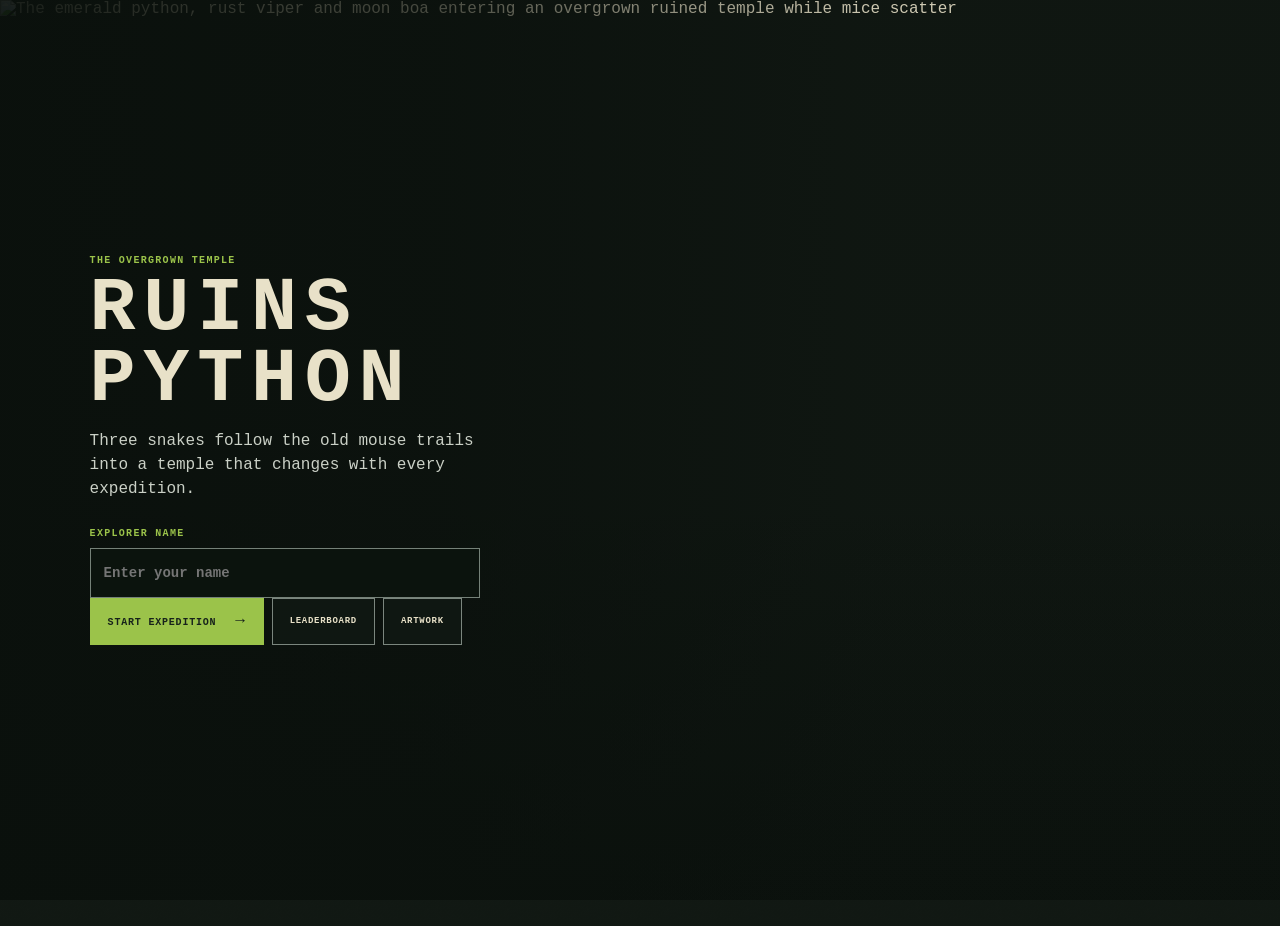
==== index.html @ bbc89e0c "Add files via upload" ====
<!doctype html>
<html lang="en">
<head>
  <meta charset="UTF-8">
  <meta name="viewport" content="width=device-width, initial-scale=1">
  <meta name="theme-color" content="#17221b">
  <meta name="description" content="Ruins Python is a six-level HTML5 snake adventure through an overgrown temple filled with mice, hazards, flooded ruins, and a hidden boss.">
  <title>Ruins Python</title>
  <link rel="icon" href="assets/temple-mouse.svg" type="image/svg+xml">
  <link rel="stylesheet" href="styles.css?v=20260828-3">
</head>
<body>
  <section id="title-screen" class="title-screen" aria-label="Ruins Python title screen">
    <img class="title-backdrop" src="assets/title-story-cover.webp" alt="The emerald python, rust viper and moon boa entering an overgrown ruined temple while mice scatter" fetchpriority="high" decoding="async">
    <div class="title-shade"></div>
    <div class="title-menu">
      <span>The Overgrown Temple</span>
      <h2>Ruins Python</h2>
      <p>Three snakes follow the old mouse trails into a temple that changes with every expedition.</p>
      <label id="title-player-entry" class="title-player-entry"><span>Explorer name</span><input id="title-player-name" type="text" maxlength="18" autocomplete="nickname" placeholder="Enter your name"><small>Name your explorer before entering.</small></label>
      <strong id="title-player-welcome" class="title-player-welcome" hidden></strong>
      <nav class="title-actions" aria-label="Main menu">
        <button id="title-start" class="primary-title-action" type="button">Start expedition <span aria-hidden="true">&#8594;</span></button>
        <button id="title-leaderboard" type="button">Leaderboard</button>
        <button id="title-artwork" type="button">Artwork</button>
      </nav>
    </div>
    <section id="title-drawer" class="title-drawer" hidden>
      <header><div><span id="drawer-kicker">Archives</span><h3 id="drawer-title">Expedition artwork</h3></div><button id="drawer-close" type="button" aria-label="Close panel" title="Close">&#215;</button></header>
      <div id="leaderboard-view" class="leaderboard-view" hidden></div>
      <div id="artwork-view" class="artwork-view" hidden></div>
    </section>
  </section>
  <main class="game-shell">
    <header class="topbar">
      <div class="brand">
        <span class="brand-mark" aria-hidden="true"></span>
        <div><p>THE OVERGROWN TEMPLE</p><h1>RUINS PYTHON</h1></div>
      </div>
    </header>

    <section class="game-grid">
      <aside class="hud" aria-label="Game status">
        <div class="stat main-stat"><span>Mice caught</span><strong><b id="score">0</b> / <i id="mouse-goal">10</i></strong></div>
        <div class="stat"><span>Snake size</span><strong id="length">5</strong></div>
        <div class="health-block">
          <div><span>Condition</span><strong id="condition">Healthy</strong></div>
          <div class="health-track" aria-hidden="true"><i id="health-bar"></i></div>
        </div>
      </aside>

      <div class="play-column">
        <div id="canvas-frame" class="canvas-frame">
          <canvas id="game-canvas" width="980" height="630" aria-label="Ruins Python snake game"></canvas>
          <button id="next-level-button" class="map-next-button" type="button" hidden>Go to level 2 <span aria-hidden="true">&#8594;</span></button>
          <aside id="unlock-toast" class="unlock-toast" aria-live="polite" hidden><span>New dossier</span><strong id="unlock-title">Level unlocked</strong><small id="unlock-copy">Artwork recovered</small></aside>
          <div id="overlay" class="overlay">
            <div class="overlay-panel">
              <div id="intro-art" class="intro-art"><img id="intro-image" src="assets/intro-cover-v2.webp" alt="Three friendly snakes and visible mice in the overgrown ruins" decoding="async"></div>
              <div id="completion-art" class="completion-art" hidden><img id="completion-image" src="assets/level-complete-cover.webp" alt="Happy snake smiling in the reclaimed ruins with a mouse tail at its mouth" decoding="async"></div>
              <span id="overlay-label">EXPEDITION 01</span>
              <h2 id="overlay-title">The ruins are hungry.</h2>
              <p id="overlay-copy">Guide the python through the temple. Eat ten mice. Ruin hazards tear away two body segments.</p>
              <section id="boss-lore" class="boss-lore" hidden aria-label="Temple keeper lore">
                <img src="assets/boss-lore.webp" alt="The dark temple keeper conjuring a black-green venom orb" loading="lazy" decoding="async">
                <div><span>Keeper dossier</span><strong>The Blightwarden</strong><p>It guards the root shrine and studies every route through the garden.</p></div>
                <ol class="boss-steps"><li><b>Catch 10 mice</b> to draw the keeper out.</li><li><b>Collect the glowing water fruit</b> that rises from a pond.</li><li><b>Dodge its venom shots</b> while closing the distance.</li><li><b>Bite the boss after collecting the fruit</b> to defeat it.</li></ol>
              </section>
              <label id="player-entry" class="player-entry" hidden><span>Player name</span><input id="player-name" type="text" maxlength="18" autocomplete="nickname" placeholder="Enter your name" required><small id="name-error">A name is required to enter the ruins.</small></label>
              <div id="snake-choices" class="snake-choices" aria-label="Choose a snake">
                <button class="snake-choice is-selected" type="button" data-skin="python"><i class="mini-snake skin-python"><b></b><b></b><b></b><b></b><b class="head"></b></i><span>Emerald python</span></button>
                <button class="snake-choice" type="button" data-skin="viper"><i class="mini-snake skin-viper"><b></b><b></b><b></b><b></b><b class="head"></b></i><span>Rust viper</span></button>
                <button class="snake-choice" type="button" data-skin="boa"><i class="mini-snake skin-boa"><b></b><b></b><b></b><b></b><b class="head"></b></i><span>Moon boa</span></button>
              </div>
              <div id="lost-menu" class="lost-menu" hidden>
                <span>Choose an unlocked level</span>
                <div class="lost-levels"><button type="button" data-lost-level="1">01</button><button type="button" data-lost-level="2">02</button><button type="button" data-lost-level="3">03</button><button type="button" data-lost-level="4">04</button><button type="button" data-lost-level="5">05</button><button type="button" data-lost-level="6">06</button></div>
                <button id="lost-main-menu" class="lost-main-menu" type="button">Return to main menu</button>
              </div>
              <button id="start-button" type="button">Enter the ruins <span aria-hidden="true">&#8594;</span></button>
            </div>
          </div>
        </div>

        <div class="game-footer">
          <div class="footer-status" aria-label="Player and expedition status">
            <div class="footer-player"><span>Explorer</span><strong id="player-display">Not signed in</strong></div>
            <div><span>Current expedition</span><strong id="goal-text">Level 1 / Eat 10 mice</strong></div>
            <div><span>Levels cleared</span><strong><b id="levels-cleared">0</b> / 6</strong></div>
            <div><span>Lifetime mice</span><strong id="lifetime-score">0</strong></div>
            <div><span>Deaths here</span><strong id="level-deaths">0</strong></div>
          </div>
          <div class="control-strip"><span class="run-light"></span><strong id="run-state">READY</strong><i></i><p><kbd>WASD</kbd> <b>or</b> <kbd>ARROWS</kbd> <b>to move</b></p><i></i><p><kbd>SPACE</kbd> <b>to pause</b></p><p id="edge-rule" class="edge-rule" hidden>Secret garden: cross an outer edge to emerge from the opposite side.</p></div>
          <div class="dpad" aria-label="Touch controls">
            <button data-direction="up" aria-label="Move up">&#8593;</button>
            <button data-direction="left" aria-label="Move left">&#8592;</button>
            <button data-direction="down" aria-label="Move down">&#8595;</button>
            <button data-direction="right" aria-label="Move right">&#8594;</button>
          </div>
          <div class="footer-tools">
            <div class="level-replay"><span>Replay</span><button class="level-tile is-current" type="button" data-replay-level="1"><b>01</b><small>Temple</small></button><button class="level-tile" type="button" data-replay-level="2" disabled><b>02</b><small>Jumpers</small></button><button class="level-tile" type="button" data-replay-level="3" disabled><b>03</b><small>Puddles</small></button><button class="level-tile" type="button" data-replay-level="4" disabled><b>04</b><small>Spikes</small></button><button class="level-tile" type="button" data-replay-level="5" disabled><b>05</b><small>Keeper</small></button><button class="level-tile" type="button" data-replay-level="6" disabled><b>06</b><small>Buffet</small></button></div>
            <div class="actions"><button id="pause-button" class="icon-button" type="button" aria-label="Pause game" title="Pause"><span>II</span></button><button id="reset-button" class="icon-button" type="button" aria-label="Restart game" title="Restart"><span>&#8635;</span></button></div>
          </div>
        </div>
        <details class="mouse-guide field-guide-band">
          <summary>Mouse field guide</summary>
          <div class="field-guide-content">
          <article><img src="assets/temple-mouse.svg" alt="Brown temple mouse" loading="lazy" decoding="async"><div><strong>Temple mouse</strong><small>Level 1</small><p>A common ruins scavenger. Catch it to grow by one segment.</p></div></article>
          <article><img src="assets/jumper-mouse.svg" alt="Blue striped jumping mouse" loading="lazy" decoding="async"><div><strong>Striped jumper</strong><small>Level 2</small><p>Gets one 50% chance to leap two tiles when approached.</p></div></article>
          <article><img src="assets/water-mouse-guide.jpg" alt="Aqua water mouse with large pink ears and feet" loading="lazy" decoding="async"><div><strong>Water mouse</strong><small>Level 3</small><p>Gets one 60% chance to shift from its puddle to another.</p></div></article>
          <article><img src="assets/spike-mouse-guide.jpg" alt="Violet spike mouse with pale defensive spikes" loading="lazy" decoding="async"><div><strong>Spike mouse</strong><small>Level 4</small><p>Never jumps. Fires one spike up to three tiles; bite after it fires.</p></div></article>
          <article><img src="assets/pond-toad-lotus-v2.jpg" alt="Green pond toad sitting on a pink lotus petal and catching a fly with its tongue" loading="lazy" decoding="async"><div><strong>Lotus toad</strong><small>Pond bonus</small><p>Sometimes sits on a lotus petal hunting flies. Catch it for up to two health segments.</p></div></article>
          <article><img src="assets/boss-lore.webp" alt="Illustrated temple keeper mouse" loading="lazy" decoding="async"><div><strong>Temple keeper</strong><small>Level 5 boss</small><p>Retreats when approached; stays outside only after ten mice.</p></div></article>
          </div>
        </details>
      </div>
    </section>
    <footer class="copyright">&copy; 2026 Sumanjit Singh. All rights reserved.</footer>
  </main>
  <script src="game.js?v=20260831-12"></script>
</body>
</html>
---- styles.css ----
*{box-sizing:border-box}
:root{--ink:#17221b;--cream:#e8e1c8;--moss:#52714c;--acid:#9bc34a;--stone:#899084;--gold:#e0af43;--rust:#a34d32;--line:rgba(232,225,200,.2);--ruins-font:"Courier New",Courier,monospace}
*{font-family:var(--ruins-font)!important}
html,body{margin:0;min-height:100%}
body{background:#111813;color:var(--cream);font-family:Arial,Helvetica,sans-serif;background-image:linear-gradient(rgba(17,24,19,.9),rgba(17,24,19,.96)),url("data:image/svg+xml,%3Csvg xmlns='http://www.w3.org/2000/svg' width='80' height='80'%3E%3Cfilter id='n'%3E%3CfeTurbulence baseFrequency='.7' numOctaves='3'/%3E%3C/filter%3E%3Crect width='100%25' height='100%25' filter='url(%23n)' opacity='.18'/%3E%3C/svg%3E")}
button{font:inherit}.game-shell{width:min(1440px,calc(100% - 40px));margin:auto;padding:22px 0 28px}.topbar{display:flex;align-items:center;justify-content:space-between;border-bottom:1px solid var(--line);padding-bottom:17px;margin-bottom:20px}.brand{display:flex;align-items:center;gap:13px}.brand-mark{display:block;width:38px;height:50px;border:4px solid var(--acid);border-radius:60% 60% 45% 45%;transform:rotate(-12deg);box-shadow:inset 0 0 0 5px var(--ink),inset 0 0 0 8px var(--moss)}.brand p,.goal span,.stat span,.health-block span,.legend,.game-footer,.overlay-panel>span{font:700 9px/1.2 "Courier New",monospace;letter-spacing:.13em;text-transform:uppercase}.brand p{color:var(--acid);margin:0 0 3px}.brand h1{font-size:29px;line-height:1;margin:0;letter-spacing:0}.goal{text-align:right}.goal span{display:block;color:#96a294;margin-bottom:4px}.goal strong{font-size:14px}
.game-grid{display:grid;grid-template-columns:220px minmax(0,1fr);gap:24px}.hud{border-right:1px solid var(--line);padding-right:24px}.stat{display:flex;justify-content:space-between;align-items:end;padding:14px 0;border-bottom:1px solid var(--line)}.stat strong{font:700 17px "Courier New",monospace}.main-stat{display:block;border-top:2px solid var(--acid);padding-top:18px}.main-stat strong{display:block;color:var(--acid);font-size:42px;margin-top:6px}.main-stat b{font:inherit}.health-block{padding:17px 0;border-bottom:1px solid var(--line)}.health-block>div:first-child{display:flex;justify-content:space-between}.health-block strong{font-size:11px;color:var(--acid)}.health-track{height:7px;background:#2b342d;margin-top:11px}.health-track i{display:block;width:100%;height:100%;background:var(--acid);transition:width .2s,background .2s}.player-block{padding:14px 0;border-bottom:1px solid var(--line)}.player-block>span,.player-entry>span{display:block;color:#7f8a80;font:700 8px "Courier New",monospace;text-transform:uppercase;letter-spacing:.12em}.player-block strong{display:block;margin:5px 0 3px;font-size:13px;color:var(--cream);overflow:hidden;text-overflow:ellipsis}.player-block small{font:700 8px "Courier New",monospace;color:#7f8a80;text-transform:uppercase}.player-block small b{color:var(--gold)}.legend{margin-top:15px;color:#adb6aa}.legend p{display:grid;grid-template-columns:12px 1fr auto;align-items:center;gap:8px;padding:7px 0;margin:0}.legend p span{color:#707b72;font-size:8px}.legend i{display:block;width:8px;height:8px}.mouse-dot{background:#c6b5a4;border-radius:50%}.relic-dot{background:var(--gold);transform:rotate(45deg)}.hazard-dot{background:var(--rust)}.actions{display:flex;gap:8px;margin-top:18px}.icon-button{width:42px;height:42px;border:1px solid #6d786e;background:transparent;color:var(--cream);font-weight:700;cursor:pointer}.icon-button:hover{border-color:var(--acid);color:var(--acid)}
.play-column{min-width:0}.canvas-frame{position:relative;aspect-ratio:14/9;border:1px solid #69736b;background:#252f28;box-shadow:0 18px 50px rgba(0,0,0,.25);overflow:hidden}canvas{display:block;width:100%;height:100%;touch-action:none}.overlay{position:absolute;inset:0;display:grid;place-items:center;background:rgba(10,16,12,.65);backdrop-filter:blur(2px)}.overlay[hidden]{display:none}.overlay-panel{width:min(500px,calc(100% - 32px));background:#18211b;border:1px solid #7e897e;border-top:4px solid var(--acid);padding:26px;box-shadow:10px 10px 0 rgba(0,0,0,.3)}.overlay-panel>span{color:var(--acid)}.overlay-panel h2{font-size:34px;line-height:1;margin:11px 0}.overlay-panel p{font-size:14px;line-height:1.5;color:#b9c0b7;margin:0}.overlay-panel>button{margin-top:18px;background:var(--acid);color:var(--ink);border:0;padding:12px 15px;text-transform:uppercase;font:700 10px "Courier New",monospace;letter-spacing:.08em;cursor:pointer}.overlay-panel>button:hover{background:var(--cream)}.overlay-panel>button span{margin-left:13px;font-size:16px}.snake-choices{display:grid;grid-template-columns:repeat(3,1fr);gap:7px;margin-top:18px}.snake-choices[hidden]{display:none}.snake-choice{min-width:0;border:1px solid #4c594e;background:#111813;color:#aab4aa;padding:10px 6px 9px;cursor:pointer}.snake-choice:hover,.snake-choice.is-selected{border-color:var(--acid);color:var(--cream);background:#202b23}.snake-choice>span{display:block;margin:0;font:700 8px/1.2 "Courier New",monospace;text-transform:uppercase;letter-spacing:.03em}.mini-snake{display:flex;align-items:center;justify-content:center;width:100%;height:34px;margin:0 auto 7px}.mini-snake b{display:block;width:17px;height:13px;margin-left:-4px;border:2px solid #17221b;border-radius:50%;box-shadow:inset 0 3px rgba(255,255,255,.22),0 3px 0 rgba(0,0,0,.3)}.mini-snake b:nth-child(1){width:11px;height:9px;transform:translateY(7px)}.mini-snake b:nth-child(2){transform:translateY(3px)}.mini-snake b:nth-child(4){transform:translateY(-3px)}.mini-snake b.head{width:22px;height:17px;position:relative}.mini-snake b.head:after{content:"";position:absolute;right:4px;top:3px;width:3px;height:3px;background:#111;border-radius:50%}.skin-python b{background:#609246}.skin-python b:nth-child(even){background:#9bc34a}.skin-viper b{background:#bd5c36;border-radius:20% 60%}.skin-viper b:nth-child(even){background:#ead9ad}.skin-viper b.head{border-radius:30% 70%}.skin-boa b{background:#729a9b;border-radius:4px}.skin-boa b:nth-child(even){background:#c9dfda}.skin-boa b.head{background:#a9cbc7;border-radius:45%}
.game-footer{display:flex;align-items:center;justify-content:space-between;margin-top:10px;min-height:48px;border:1px solid #445047;border-left:4px solid var(--acid);background:#18211b;color:#8e998f;padding:7px 10px}.control-strip{display:flex;align-items:center;gap:11px}.control-strip>strong{font:700 9px "Courier New",monospace;color:var(--acid);letter-spacing:.12em}.control-strip>i{width:1px;height:20px;background:#445047}.control-strip p{margin:0}.control-strip p b{font:inherit;color:#7e8a80}.run-light{width:8px;height:8px;border-radius:50%;background:var(--acid);box-shadow:0 0 0 4px rgba(155,195,74,.12)}html[data-game-state=paused] .run-light{background:var(--gold)}html[data-game-state=failed] .run-light{background:var(--rust)}kbd{font:inherit;color:var(--cream);border:1px solid #5f6b61;padding:3px 5px}.dpad{display:none;grid-template-columns:repeat(3,38px);grid-template-rows:repeat(2,38px);gap:4px}.dpad button{border:1px solid #68746a;background:#202a23;color:var(--cream);font-size:19px}.dpad button[data-direction=up]{grid-column:2}.dpad button[data-direction=left]{grid-column:1;grid-row:2}.dpad button[data-direction=down]{grid-column:2;grid-row:2}.dpad button[data-direction=right]{grid-column:3;grid-row:2}
.player-entry{display:block;margin-top:16px}.player-entry[hidden]{display:none}.player-entry input{display:block;width:100%;height:42px;margin-top:6px;border:1px solid #5b675d;background:#101712;color:var(--cream);padding:0 11px;font:700 13px "Courier New",monospace;outline:none}.player-entry input:focus{border-color:var(--acid)}.player-entry input[aria-invalid=true]{border-color:var(--rust)}.player-entry small{display:none;color:#d87a5b;font:700 8px "Courier New",monospace;margin-top:5px}.player-entry.has-error small{display:block}.intro-art{height:190px;margin:-26px -26px 18px;overflow:hidden;border-bottom:1px solid #59655b;background:#0d120e}.intro-art[hidden]{display:none}.intro-art img{display:block;width:100%;height:100%;object-fit:cover;object-position:center 58%}.overlay-panel.has-intro{width:min(560px,calc(100% - 28px));max-height:calc(100% - 24px);overflow:auto}.completion-art{width:100%;aspect-ratio:3/2;margin:-26px 0 18px;overflow:hidden;border-bottom:1px solid #7e897e;background:#0d120e}.completion-art[hidden]{display:none}.completion-art img{display:block;width:100%;height:100%;object-fit:contain;object-position:center;animation:none!important;transform:none!important}.overlay-panel.has-art{width:min(600px,calc(100% - 28px));max-height:calc(100% - 24px);overflow:auto;padding-left:0;padding-right:0;border-top:1px solid #7e897e}.overlay-panel.has-art>span,.overlay-panel.has-art>h2,.overlay-panel.has-art>p{display:block;margin-left:26px;margin-right:26px}.overlay-panel.has-art>span{color:var(--cream)}.overlay-panel.has-art>button{margin-left:26px;margin-bottom:24px}.map-next-button{position:absolute;z-index:70;top:13px;right:13px;border:2px solid var(--ink);background:var(--gold);color:var(--ink);box-shadow:5px 5px 0 rgba(10,15,11,.75);padding:13px 16px;text-transform:uppercase;font:700 10px "Courier New",monospace;letter-spacing:.07em;cursor:pointer}.map-next-button[hidden]{display:none}.map-next-button:hover{background:var(--cream);transform:translateY(-2px)}.map-next-button span{font-size:17px;margin-left:10px}
.boss-lore{display:grid;grid-template-columns:120px 1fr;gap:12px;margin-top:14px;padding:10px;border:1px solid #53634f;background:#101812}.boss-lore[hidden]{display:none}.boss-lore img{grid-row:1/3;width:120px;height:98px;object-fit:cover;border:1px solid #71805b}.boss-lore span{display:block;color:#8fb65b;font:700 7px "Courier New",monospace;text-transform:uppercase}.boss-lore strong{display:block;margin:4px 0;color:#e8e1c8;font-size:15px}.boss-lore p{font-size:10px;line-height:1.35}.boss-lore ol{grid-column:2;display:grid;grid-template-columns:repeat(2,1fr);gap:6px;margin:0;padding:0;list-style:none;counter-reset:boss-step}.boss-lore li{position:relative;border-top:1px solid #435142;padding:6px 4px 0 20px;color:#a9b2a8;font-size:8px;line-height:1.35;counter-increment:boss-step}.boss-lore li:before{content:counter(boss-step);position:absolute;left:0;top:5px;color:var(--gold);font:700 11px "Courier New",monospace}.boss-lore li b{display:block;color:#b6d36d;font:700 7px "Courier New",monospace;text-transform:uppercase}
@media(max-width:780px){.game-shell{width:calc(100% - 22px);padding-top:13px}.goal{display:none}.game-grid{display:block}.hud{display:grid;grid-template-columns:1.1fr 1fr 1.2fr 1.4fr auto;gap:12px;border:0;padding:0 0 13px}.stat,.main-stat,.health-block,.player-block{border:0;padding:8px 0}.main-stat strong{font-size:25px;margin-top:3px}.stat{display:block}.stat strong{display:block;margin-top:6px}.health-block>div:first-child{display:block}.health-block strong{display:block;margin-top:6px}.legend{display:none}.actions{margin:0;align-self:center}.icon-button{width:38px;height:38px}.control-strip p{display:none}.control-strip>i{display:none}.dpad{display:grid}.completion-art{margin-top:-26px}}
@media(max-width:500px){.brand h1{font-size:23px}.brand-mark{width:31px;height:42px}.hud{grid-template-columns:1fr 1fr 1.2fr}.actions{grid-column:1/-1;position:absolute;right:12px;top:12px}.game-footer{align-items:end}.game-footer p{max-width:120px;line-height:1.8}.game-footer p span{display:none}}
@media(prefers-reduced-motion:reduce){*{transition:none!important}}

.player-block{padding:18px 0}.player-block>span{font-size:9px}.player-block strong{margin:7px 0 6px;font-size:21px;line-height:1.05;color:var(--acid)}.player-block small{font-size:9px;letter-spacing:.06em}.player-block small b{font-size:15px;color:var(--gold)}
.mouse-guide{padding:16px 0 12px;border-bottom:1px solid var(--line)}.guide-title{display:block;margin-bottom:10px;color:#7f8a80;font:700 8px "Courier New",monospace;text-transform:uppercase;letter-spacing:.12em}.mouse-guide article{display:grid;grid-template-columns:47px 1fr;gap:9px;align-items:center;padding:8px 0;border-top:1px solid rgba(232,225,200,.1)}.mouse-guide img{width:47px;height:38px;object-fit:contain;background:#202b24;border:1px solid #465248;padding:3px}.mouse-guide strong{font:700 10px "Courier New",monospace;color:var(--cream);text-transform:uppercase}.mouse-guide small{display:block;color:var(--gold);font:700 7px "Courier New",monospace;text-transform:uppercase;margin-top:2px}.mouse-guide p{margin:4px 0 0;color:#8f9a90;font:400 9px/1.35 Arial,sans-serif}.legend{margin-top:10px}
.game-footer{gap:14px;min-height:66px}.footer-tools{display:flex;align-items:center;gap:10px;margin-left:auto}.level-replay{display:flex;align-items:center;gap:5px}.level-replay>span{margin-right:3px;color:#7f8b81;font:700 8px "Courier New",monospace;text-transform:uppercase;letter-spacing:.08em}.level-tile{display:grid;grid-template-columns:auto auto;align-items:center;gap:5px;height:44px;min-width:70px;border:1px solid #566259;background:#202a23;color:var(--cream);padding:5px 7px;cursor:pointer}.level-tile b{font:700 15px "Courier New",monospace;color:var(--acid)}.level-tile small{font:700 7px "Courier New",monospace;text-transform:uppercase}.level-tile:hover,.level-tile.is-current{border-color:var(--acid);background:#29362c}.level-tile:disabled{cursor:not-allowed;opacity:.35}.level-tile:disabled b{color:#778078}.footer-tools .actions{position:static;inset:auto;display:flex;grid-column:auto;gap:5px;margin:0}.footer-tools .icon-button{width:44px;height:44px}
@media(max-width:980px){.game-footer{align-items:center;flex-wrap:wrap}.control-strip{flex:1}.footer-tools{width:100%;margin-left:0;justify-content:space-between;border-top:1px solid #39443c;padding-top:7px}.dpad{margin-left:auto}}
@media(max-width:780px){.mouse-guide{grid-column:1/-1;display:grid;grid-template-columns:1fr 1fr;gap:8px;padding:8px 0}.guide-title{grid-column:1/-1;margin:0}.mouse-guide article{padding:5px;border:1px solid rgba(232,225,200,.12)}.player-block strong{font-size:16px}.level-replay>span{display:none}}
@media(max-width:500px){.level-tile{min-width:58px}.level-tile small{display:none}.footer-tools{gap:5px}.mouse-guide article{grid-template-columns:40px 1fr}.mouse-guide img{width:40px}.mouse-guide p{font-size:8px}}
.main-stat strong i{font:inherit;font-style:normal}.snake-choice>small{display:block;margin-top:3px;color:#768178;font:700 7px "Courier New",monospace;text-transform:uppercase}.snake-choice.is-selected>small{color:var(--gold)}
.field-guide-band{display:grid;grid-template-columns:repeat(auto-fit,minmax(190px,1fr));gap:10px;margin-top:14px;padding:14px;border:1px solid #445047;background:#18211b}.field-guide-band .guide-title{grid-column:1/-1;margin:0}.field-guide-band article{grid-template-columns:58px 1fr;margin:0;padding:9px;border:1px solid rgba(232,225,200,.12);background:#151e18}.field-guide-band img{width:58px;height:48px}.field-guide-band p{font-size:10px}.field-guide-band strong{font-size:11px}
@media(max-width:780px){html,body{overflow-x:hidden;scrollbar-width:none}body::-webkit-scrollbar,.overlay::-webkit-scrollbar,.overlay-panel::-webkit-scrollbar{display:none;width:0}.overlay{position:fixed;z-index:50;inset:0;display:flex;align-items:flex-start;justify-content:center;overflow-y:auto;scrollbar-width:none;padding:10px 0}.map-next-button{position:fixed;top:16px;right:16px}.overlay-panel,.overlay-panel.has-intro,.overlay-panel.has-art{flex:0 0 auto;width:min(calc(100vw - 20px),560px);max-height:none;overflow:visible;margin:0}.intro-art{height:auto;aspect-ratio:3/2}.intro-art img{object-fit:cover;object-position:center}.snake-choices{gap:5px}.snake-choice{padding-left:3px;padding-right:3px}.boss-lore{grid-template-columns:92px 1fr}.boss-lore img{width:92px;height:86px}.boss-lore ul{grid-column:1/-1}.field-guide-band{grid-template-columns:1fr;margin-top:10px}.field-guide-band .guide-title{grid-column:1}.field-guide-band article{grid-template-columns:52px 1fr}.field-guide-band img{width:52px;height:44px}}
@media(max-width:500px){.level-tile{min-width:46px;padding:4px}.footer-tools .icon-button{width:40px}.level-replay{gap:3px}.field-guide-band{padding:10px}.game-shell{padding-bottom:8px}}
.footer-tools{min-width:0}.level-replay{max-width:100%;overflow-x:auto;scrollbar-width:none}.level-replay::-webkit-scrollbar{display:none}
.edge-rule{max-width:235px;color:#d7b965!important;border-left:2px solid var(--gold);padding-left:8px;line-height:1.35!important}
.title-screen{position:fixed;z-index:200;inset:0;min-height:100dvh;overflow:hidden;background:#101712}.title-screen[hidden]{display:none}.title-backdrop{position:absolute;inset:0;width:100%;height:100%;object-fit:cover;object-position:center}.title-shade{position:absolute;inset:0;background:linear-gradient(90deg,rgba(10,16,12,.93) 0,rgba(10,16,12,.72) 34%,rgba(10,16,12,.12) 68%),linear-gradient(0deg,rgba(10,16,12,.78),transparent 44%)}.title-menu{position:relative;z-index:2;display:flex;flex-direction:column;justify-content:center;width:min(510px,calc(100% - 44px));min-height:100dvh;margin-left:max(28px,7vw);padding:40px 0}.title-menu>span,.title-player-entry>span,.title-drawer header span{color:var(--acid);font:700 10px "Courier New",monospace;text-transform:uppercase;letter-spacing:.13em}.title-menu h2{margin:8px 0 13px;font-size:clamp(46px,6vw,82px);line-height:.92;text-transform:uppercase;letter-spacing:0}.title-menu>p{max-width:430px;margin:0 0 22px;color:#cad0c6;font-size:16px;line-height:1.5}.title-player-entry{display:block;width:min(390px,100%)}.title-player-entry[hidden]{display:none}.title-player-entry input{width:100%;height:50px;margin-top:7px;border:1px solid #758178;background:rgba(12,19,14,.9);color:var(--cream);padding:0 13px;font:700 14px "Courier New",monospace;outline:none}.title-player-entry input:focus{border-color:var(--acid)}.title-player-entry.has-error input{border-color:var(--rust)}.title-player-entry small{display:none;margin-top:6px;color:#e1896d;font:700 9px "Courier New",monospace}.title-player-entry.has-error small{display:block}.title-player-welcome{margin-bottom:17px;color:var(--cream);font:700 15px "Courier New",monospace}.title-actions{display:flex;flex-wrap:wrap;gap:8px}.title-actions button{min-height:47px;border:1px solid #7b867e;background:rgba(17,25,19,.88);color:var(--cream);padding:0 17px;text-transform:uppercase;font:700 9px "Courier New",monospace;letter-spacing:.08em;cursor:pointer}.title-actions button:hover{border-color:var(--acid);color:var(--acid)}.title-actions .primary-title-action{border-color:var(--acid);background:var(--acid);color:var(--ink);font-size:10px}.title-actions .primary-title-action:hover{background:var(--cream);color:var(--ink)}.title-actions .primary-title-action span{margin-left:12px;font-size:16px}.title-drawer{position:absolute;z-index:4;inset:5vh 5vw;background:rgba(15,23,17,.97);border:1px solid #718076;box-shadow:14px 14px 0 rgba(0,0,0,.35);padding:22px;overflow:auto}.title-drawer[hidden]{display:none}.title-drawer header{display:flex;align-items:center;justify-content:space-between;padding-bottom:15px;border-bottom:1px solid var(--line)}.title-drawer h3{margin:4px 0 0;font-size:27px}.title-drawer header button{width:44px;height:44px;border:1px solid #6d786e;background:transparent;color:var(--cream);font-size:29px;cursor:pointer}.leaderboard-view{margin-top:18px}.leader-row{display:grid;grid-template-columns:52px minmax(120px,1fr) repeat(3,minmax(80px,140px));gap:10px;align-items:center;padding:13px;border-bottom:1px solid var(--line);font:700 11px "Courier New",monospace}.leader-row.is-head{color:#8c978d;text-transform:uppercase;font-size:8px}.leader-row b{color:var(--acid);font-size:17px}.artwork-view{display:grid;grid-template-columns:repeat(3,minmax(0,1fr));gap:12px;margin-top:18px}.archive-tile{position:relative;min-width:0;border:1px solid #4f5d52;background:#151e18;padding:0;color:var(--cream);text-align:left;overflow:hidden}.archive-tile img{display:block;width:100%;aspect-ratio:16/9;object-fit:cover}.archive-tile div{padding:12px}.archive-tile strong{display:block;font-size:14px}.archive-tile small{display:block;margin:5px 0;color:var(--gold);font:700 8px "Courier New",monospace;text-transform:uppercase}.archive-tile p{margin:0;color:#aeb7ad;font-size:11px;line-height:1.45}.archive-tile.is-locked img{filter:grayscale(1) brightness(.28)}.archive-tile.is-locked:after{content:"LOCKED";position:absolute;top:14px;right:14px;background:#111813;border:1px solid #6b756d;padding:6px;color:#8c968e;font:700 8px "Courier New",monospace;letter-spacing:.1em}.footer-tools .icon-button span{display:block;font:400 24px/1 var(--ruins-font)}.footer-tools .icon-button{width:50px;height:50px;font-weight:400}.footer-tools #reset-button span{font-size:31px;font-weight:400}.footer-tools #pause-button span{font-size:20px;font-weight:400;transform:scaleY(1.3)}
@media(max-width:800px){.title-screen{overflow-y:auto;background:#101712}.title-shade{background:linear-gradient(0deg,#101712 0,#101712 48%,rgba(10,16,12,.15) 68%,transparent 100%)}.title-backdrop{position:absolute;inset:0 0 auto;width:100%;height:auto;aspect-ratio:16/9;object-fit:contain;object-position:center top}.title-menu{justify-content:flex-start;width:auto;min-height:100dvh;margin:0;padding:58vw 14px 24px}.title-menu h2{font-size:42px;overflow-wrap:anywhere}.title-menu>p{width:100%;max-width:100%;overflow-wrap:anywhere;font-size:13px}.title-actions{display:grid;grid-template-columns:1fr 1fr;width:100%}.title-actions button{width:100%;min-width:0;padding-left:8px;padding-right:8px}.title-actions .primary-title-action{grid-column:1/-1}.title-drawer{position:fixed;inset:10px;padding:14px}.artwork-view{grid-template-columns:1fr 1fr}.leader-row{grid-template-columns:36px minmax(90px,1fr) repeat(3,64px);font-size:9px}}
.level-replay{gap:7px;padding:2px 1px 5px;scroll-snap-type:x proximity}.level-replay>span{flex:0 0 auto;font-size:9px}.level-tile{position:relative;flex:0 0 88px;grid-template-columns:1fr;grid-template-rows:auto auto;justify-items:start;align-content:center;gap:2px;width:88px;min-width:88px;height:56px;padding:7px 10px;border-color:#657268;scroll-snap-align:start;text-align:left}.level-tile b{font-size:20px;line-height:1}.level-tile small{display:block!important;width:100%;overflow:hidden;color:#d5d9d1;font-size:10px;line-height:1.15;white-space:nowrap;text-overflow:ellipsis}.level-tile.is-current{border-color:var(--acid);box-shadow:inset 4px 0 0 var(--acid);background:#29382d}.level-tile.is-current small{color:var(--cream)}.level-tile:disabled{opacity:.52}.level-tile:disabled small{color:#9aa39b}.level-tile:disabled:after{content:"LOCKED";position:absolute;top:6px;right:6px;color:#929b93;font-size:6px;line-height:1}.footer-tools{align-items:center}.footer-tools .actions{flex:0 0 auto}
@media(max-width:780px){.level-replay{max-width:calc(100vw - 126px)}.level-tile{flex-basis:80px;width:80px;min-width:80px;height:54px;padding:7px 9px}.level-tile b{font-size:19px}.level-tile small{font-size:9px}}
.brand h1,.overlay-panel h2,.title-menu h2,.title-drawer h3{letter-spacing:.075em}.title-menu h2{letter-spacing:.1em}.brand h1{letter-spacing:.065em}
.canvas-frame:after{content:"";position:absolute;z-index:95;inset:0;background:#101712;pointer-events:none;opacity:0;transition:opacity .36s ease}.canvas-frame.is-transitioning:after{opacity:1}.unlock-toast{position:absolute;z-index:90;top:14px;left:14px;display:grid;min-width:250px;border:1px solid #91ad61;border-left:5px solid var(--acid);background:rgba(16,24,18,.96);box-shadow:8px 8px 0 rgba(4,8,5,.35);padding:11px 14px;color:var(--cream);opacity:0;transform:translateY(-12px);transition:opacity .26s ease,transform .26s ease;pointer-events:none}.unlock-toast[hidden]{display:none}.unlock-toast.is-visible{opacity:1;transform:translateY(0)}.unlock-toast span{color:var(--acid);font-size:8px;font-weight:700;text-transform:uppercase;letter-spacing:.12em}.unlock-toast strong{margin-top:3px;font-size:17px;letter-spacing:.04em}.unlock-toast small{margin-top:4px;color:#b9c3b8;font-size:9px;text-transform:uppercase}
@media(max-width:600px){.unlock-toast{top:9px;left:9px;min-width:0;width:calc(100% - 18px);padding:9px 11px}.unlock-toast strong{font-size:14px}}
@media(prefers-reduced-motion:reduce){.canvas-frame:after,.unlock-toast{transition:none}}
@media(max-width:500px){.artwork-view{grid-template-columns:1fr}.leader-row{grid-template-columns:32px 1fr 55px}.leader-row span:nth-child(4),.leader-row span:nth-child(5){display:none}.title-menu h2{font-size:39px}.title-actions button{font-size:8px}}
.player-block small{display:block}.player-block small+small{margin-top:5px}
.game-footer{min-width:0}.footer-tools{display:grid;grid-template-columns:minmax(0,1fr) auto;align-items:center;gap:10px;min-width:0;max-width:100%}.level-replay{display:flex;min-width:0;width:100%;max-width:none;overflow-x:auto;overscroll-behavior-x:contain}.footer-tools .actions{position:static;display:flex;flex:0 0 auto;min-width:max-content;margin:0}
.game-footer{flex-wrap:wrap}.footer-status{display:grid;grid-template-columns:minmax(150px,1.4fr) minmax(190px,1.7fr) repeat(3,minmax(90px,.7fr));flex:1 1 100%;width:100%;border-bottom:1px solid #39443c;margin:-1px 0 2px;padding:2px 2px 9px;gap:8px}.footer-status>div{min-width:0;border-right:1px solid #39443c;padding:2px 11px}.footer-status>div:first-child{padding-left:3px}.footer-status>div:last-child{border-right:0}.footer-status span{display:block;margin-bottom:4px;color:#7f8b81;font:700 8px "Courier New",monospace;text-transform:uppercase;letter-spacing:.1em}.footer-status strong{display:block;overflow:hidden;color:var(--cream);font:700 12px "Courier New",monospace;white-space:nowrap;text-overflow:ellipsis}.footer-status strong b{color:var(--gold);font:inherit}.footer-player strong{color:var(--acid)}
@media(max-width:1180px){.game-footer{align-items:center;flex-wrap:wrap}.control-strip{flex:1 1 auto;min-width:0}.footer-tools{flex:1 1 100%;width:100%;margin-left:0;padding-top:8px;border-top:1px solid #39443c}}
@media(max-width:780px){.hud{grid-template-columns:1.1fr 1fr 1.2fr}.footer-status{grid-template-columns:repeat(3,minmax(0,1fr))}.footer-status>div{border-right:1px solid #39443c}.footer-status>div:nth-child(3){border-right:0}.footer-status>div:nth-child(n+4){border-top:1px solid #39443c;padding-top:7px}.footer-status>div:last-child{border-right:0}.level-replay{max-width:none}.footer-tools{grid-template-columns:minmax(0,1fr) auto}.footer-tools .icon-button{width:46px;height:54px}.footer-tools #reset-button span{font-size:29px}.footer-tools #pause-button span{font-size:19px}.level-tile{flex:0 0 80px;width:80px;min-width:80px}}
@media(max-width:420px){.game-footer{padding-left:7px;padding-right:7px}.footer-tools{gap:6px}.footer-tools .icon-button{width:42px;height:52px}.level-tile{flex-basis:76px;width:76px;min-width:76px;padding-left:7px;padding-right:7px}.level-tile b{font-size:18px}.level-tile small{font-size:9px}}
.lost-menu{margin-top:12px;padding-top:12px;border-top:1px solid #445047}.lost-menu[hidden]{display:none}.lost-menu>span{display:block;margin-bottom:7px;color:#8e998f;font:700 8px "Courier New",monospace;text-transform:uppercase;letter-spacing:.1em}.lost-levels{display:grid;grid-template-columns:repeat(6,1fr);gap:5px}.lost-levels button,.lost-main-menu{height:36px;border:1px solid #657268;background:#202a23;color:var(--cream);font:700 10px "Courier New",monospace;cursor:pointer}.lost-levels button:hover,.lost-levels button.is-current{border-color:var(--acid);color:var(--acid)}.lost-levels button:disabled{cursor:not-allowed;opacity:.3}.lost-main-menu{width:100%;margin-top:7px;background:transparent;color:#aeb7ad;text-transform:uppercase;font-size:8px;letter-spacing:.08em}.lost-main-menu:hover{border-color:var(--acid);color:var(--cream)}
.game-footer{align-items:center;padding:10px 12px;gap:9px;background:linear-gradient(180deg,#1a241d,#151d18);box-shadow:0 8px 24px rgba(0,0,0,.16)}.footer-status{margin:0;padding:0 0 9px;gap:0}.footer-status>div{padding:4px 12px}.control-strip{flex:1 1 100%;min-height:34px;padding:2px 3px}.footer-tools{flex:1 1 100%;width:100%;margin:0;padding-top:9px;border-top:1px solid #39443c}.level-tile{flex:0 0 72px;width:72px;min-width:72px;height:46px;padding:6px 8px}.level-tile b{font-size:17px}.level-tile small{font-size:8px}.footer-tools .icon-button{width:44px;height:46px}
.field-guide-band{display:block;margin-top:8px;padding:0;background:#151d18}.field-guide-band summary{position:relative;padding:11px 38px 11px 13px;color:#9ba69c;font:700 9px "Courier New",monospace;text-transform:uppercase;letter-spacing:.12em;cursor:pointer;list-style:none}.field-guide-band summary::-webkit-details-marker{display:none}.field-guide-band summary:after{content:'+';position:absolute;right:14px;top:7px;color:var(--acid);font-size:18px}.field-guide-band[open] summary{border-bottom:1px solid #445047}.field-guide-band[open] summary:after{content:'−'}.field-guide-content{display:grid;grid-template-columns:repeat(auto-fit,minmax(190px,1fr));gap:8px;padding:10px}.field-guide-band .field-guide-content article{display:grid;grid-template-columns:52px 1fr;margin:0;padding:8px}.field-guide-band .field-guide-content img{width:52px;height:44px}
@media(max-width:780px){.lost-levels{grid-template-columns:repeat(3,1fr)}.footer-status{grid-template-columns:repeat(2,minmax(0,1fr))}.footer-status>div,.footer-status>div:nth-child(3){border-right:0;border-top:1px solid #39443c;padding:7px 8px}.footer-status>div:nth-child(odd){border-right:1px solid #39443c}.footer-status>div:first-child,.footer-status>div:nth-child(2){border-top:0}.footer-status>div:last-child{grid-column:1/-1;border-right:0}.control-strip{flex-basis:auto}.field-guide-content{grid-template-columns:1fr}}
.copyright{margin-top:16px;padding-top:13px;border-top:1px solid var(--line);color:#707b72;text-align:center;font:700 8px "Courier New",monospace;text-transform:uppercase;letter-spacing:.1em}.copyright:before{content:'RUINS PYTHON / ';color:#8c978d}
@media(max-width:780px){.boss-lore ol{grid-column:1/-1}.copyright{margin-top:10px}}
.overlay-panel,.overlay-panel.has-intro,.overlay-panel.has-art{box-sizing:border-box;width:min(560px,calc(100% - 32px));max-height:calc(100% - 24px);overflow:auto;padding:26px;border:1px solid #7e897e;border-top:4px solid var(--acid)}.intro-art,.completion-art{width:auto;height:190px;aspect-ratio:auto;margin:-26px -26px 18px;overflow:hidden;border-bottom:1px solid #59655b;background:#0d120e}.intro-art img,.completion-art img{display:block;width:100%;height:100%;object-position:center}.intro-art img{object-fit:cover}.completion-art img{object-fit:contain}.overlay-panel.has-art>span,.overlay-panel.has-art>h2,.overlay-panel.has-art>p{margin-left:0;margin-right:0}.overlay-panel.has-art>span{color:var(--acid)}.overlay-panel>button,.overlay-panel.has-art>button{display:block;width:100%;min-height:42px;margin:18px 0 0;padding:12px 15px}.map-next-button{display:none!important}
@media(max-width:780px){.overlay-panel,.overlay-panel.has-intro,.overlay-panel.has-art{width:min(calc(100vw - 20px),560px);max-height:none;padding:22px}.intro-art,.completion-art{height:auto;aspect-ratio:3/2;margin:-22px -22px 16px}}
.field-guide-band .field-guide-content article{gap:11px;background:linear-gradient(135deg,#18221b,#121a15)}.field-guide-band .field-guide-content img{border-color:#647267;object-fit:cover}.field-guide-band .field-guide-content strong{font:700 13px/1.15 var(--ruins-font),Georgia,serif;letter-spacing:.055em}.field-guide-band .field-guide-content small{margin-top:4px;font-size:8px;letter-spacing:.1em}.field-guide-band .field-guide-content p{margin-top:6px;color:#adb6ad;font:400 11px/1.45 Arial,sans-serif}
.game-shell{padding-top:12px}.topbar{padding-bottom:10px;margin-bottom:12px}.brand-mark{width:31px;height:41px;border-width:3px}.brand h1{font-size:25px}.game-grid{align-items:start}.canvas-frame{width:min(100%,calc((100dvh - 305px)*14/9));min-width:0;min-height:260px;margin:0 auto}.game-footer{margin-top:7px;padding-top:7px;padding-bottom:7px}.footer-status{padding-bottom:6px}.footer-status>div{padding-top:2px;padding-bottom:2px}.control-strip{min-height:27px}.footer-tools{padding-top:6px}.level-tile{height:40px}.footer-tools .icon-button{height:40px}.field-guide-band{margin-top:7px}.copyright{margin-top:8px;padding-top:8px}
@media(max-width:1180px){.canvas-frame{width:min(100%,calc((100dvh - 345px)*14/9));min-height:240px}}
@media(max-width:780px){.game-shell{padding-top:7px}.topbar{padding-bottom:7px;margin-bottom:7px}.brand-mark{width:27px;height:35px}.brand h1{font-size:21px}.game-grid{display:block}.hud{gap:7px;padding-bottom:7px}.stat,.main-stat,.health-block{padding:4px 0}.main-stat strong{font-size:22px}.stat strong,.health-block strong{margin-top:3px}.canvas-frame{width:min(100%,calc((100dvh - 330px)*14/9));min-height:210px}.game-footer{gap:6px;padding:6px 7px}.footer-status{display:grid;grid-template-columns:repeat(5,minmax(105px,1fr));overflow-x:auto;scrollbar-width:none;padding-bottom:5px}.footer-status::-webkit-scrollbar{display:none}.footer-status>div,.footer-status>div:nth-child(3),.footer-status>div:nth-child(n+4),.footer-status>div:last-child{grid-column:auto;border-top:0;border-right:1px solid #39443c;padding:3px 8px}.footer-status>div:last-child{border-right:0}.footer-status span{font-size:7px}.footer-status strong{font-size:10px}.control-strip{min-height:38px}.dpad{grid-template-columns:repeat(3,34px);grid-template-rows:repeat(2,34px)}.footer-tools{padding-top:5px}.level-tile{height:38px}.footer-tools .icon-button{height:38px}.field-guide-band{margin-top:6px}}
@media(max-width:500px){.game-shell{width:calc(100% - 12px)}.topbar{margin-bottom:5px}.brand p{font-size:7px}.brand h1{font-size:19px}.hud{padding-bottom:5px}.canvas-frame{width:100%;min-height:0}.footer-status{grid-template-columns:repeat(5,112px)}.control-strip{flex:1 1 auto}.dpad{margin-left:auto}.level-tile{flex-basis:64px;width:64px;min-width:64px}.copyright{font-size:7px}}
@media(max-height:720px) and (min-width:781px){.canvas-frame{width:min(100%,calc((100dvh - 270px)*14/9));min-height:220px}.footer-status span{font-size:7px}.footer-status strong{font-size:10px}.level-tile{height:36px}.footer-tools .icon-button{height:36px}}
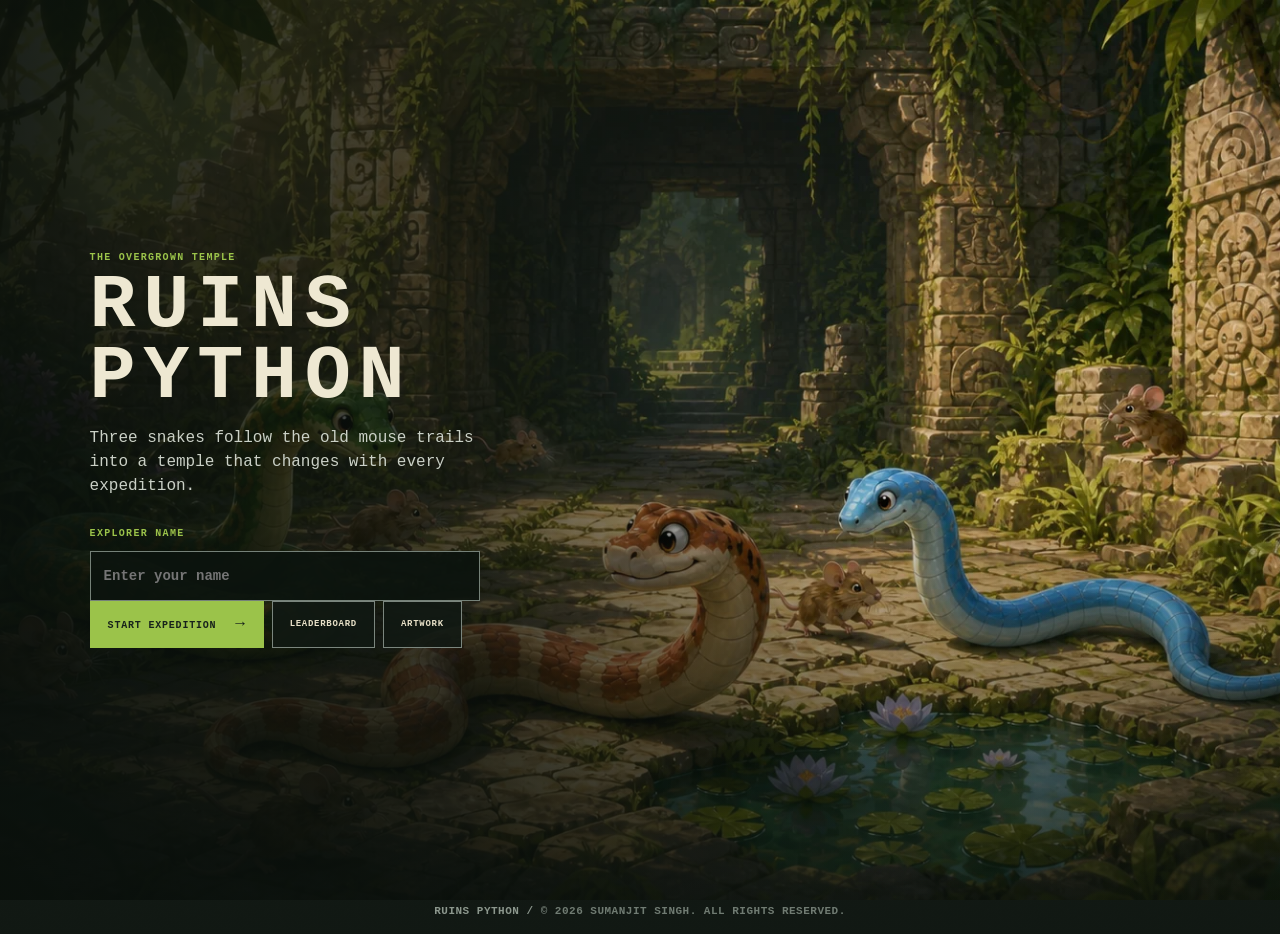
==== commit b958900f: "Add files via upload" ====
--- a/index.html
+++ b/index.html
@@ -7,7 +7,7 @@
   <meta name="description" content="Ruins Python is a six-level HTML5 snake adventure through an overgrown temple filled with mice, hazards, flooded ruins, and a hidden boss.">
   <title>Ruins Python</title>
   <link rel="icon" href="assets/temple-mouse.svg" type="image/svg+xml">
-  <link rel="stylesheet" href="styles.css?v=20260828-3">
+  <link rel="stylesheet" href="styles.css?v=20260901-7">
 </head>
 <body>
   <section id="title-screen" class="title-screen" aria-label="Ruins Python title screen">
@@ -63,8 +63,8 @@
               <p id="overlay-copy">Guide the python through the temple. Eat ten mice. Ruin hazards tear away two body segments.</p>
               <section id="boss-lore" class="boss-lore" hidden aria-label="Temple keeper lore">
                 <img src="assets/boss-lore.webp" alt="The dark temple keeper conjuring a black-green venom orb" loading="lazy" decoding="async">
-                <div><span>Keeper dossier</span><strong>The Blightwarden</strong><p>It guards the root shrine and studies every route through the garden.</p></div>
-                <ol class="boss-steps"><li><b>Catch 10 mice</b> to draw the keeper out.</li><li><b>Collect the glowing water fruit</b> that rises from a pond.</li><li><b>Dodge its venom shots</b> while closing the distance.</li><li><b>Bite the boss after collecting the fruit</b> to defeat it.</li></ol>
+                <div><span>Keeper dossier</span><strong>The Blightwarden</strong><p>The ancient Keeper watches the root shrine from the shadows. Ten mouse guards patrol the temple for it and must be defeated before their master will emerge.</p></div>
+                <div class="boss-hint"><p>Old carvings speak of a strange fruit rising from the water. They say a snake that eats it is guarded from the Keeper&rsquo;s corruption&mdash;and only then should the hunter dare strike the boss.</p></div>
               </section>
               <label id="player-entry" class="player-entry" hidden><span>Player name</span><input id="player-name" type="text" maxlength="18" autocomplete="nickname" placeholder="Enter your name" required><small id="name-error">A name is required to enter the ruins.</small></label>
               <div id="snake-choices" class="snake-choices" aria-label="Choose a snake">
@@ -107,9 +107,9 @@
           <div class="field-guide-content">
           <article><img src="assets/temple-mouse.svg" alt="Brown temple mouse" loading="lazy" decoding="async"><div><strong>Temple mouse</strong><small>Level 1</small><p>A common ruins scavenger. Catch it to grow by one segment.</p></div></article>
           <article><img src="assets/jumper-mouse.svg" alt="Blue striped jumping mouse" loading="lazy" decoding="async"><div><strong>Striped jumper</strong><small>Level 2</small><p>Gets one 50% chance to leap two tiles when approached.</p></div></article>
-          <article><img src="assets/water-mouse-guide.jpg" alt="Aqua water mouse with large pink ears and feet" loading="lazy" decoding="async"><div><strong>Water mouse</strong><small>Level 3</small><p>Gets one 60% chance to shift from its puddle to another.</p></div></article>
+          <article><img src="assets/water-mouse-orange-v2.jpg" alt="Aqua water mouse with large orange ears and feet" loading="lazy" decoding="async"><div><strong>Water mouse</strong><small>Level 3</small><p>Orange ears and feet make it readable in water. It may shift to another pond when approached.</p></div></article>
           <article><img src="assets/spike-mouse-guide.jpg" alt="Violet spike mouse with pale defensive spikes" loading="lazy" decoding="async"><div><strong>Spike mouse</strong><small>Level 4</small><p>Never jumps. Fires one spike up to three tiles; bite after it fires.</p></div></article>
-          <article><img src="assets/pond-toad-lotus-v2.jpg" alt="Green pond toad sitting on a pink lotus petal and catching a fly with its tongue" loading="lazy" decoding="async"><div><strong>Lotus toad</strong><small>Pond bonus</small><p>Sometimes sits on a lotus petal hunting flies. Catch it for up to two health segments.</p></div></article>
+          <article><img src="assets/pond-toad-lotus-leaf-v3.jpg" alt="Full-size green frog sitting on a broad lotus leaf and catching a fly with its tongue" loading="lazy" decoding="async"><div><strong>Lotus frog</strong><small>Pond bonus</small><p>Sometimes sits on a broad lotus leaf hunting flies. Catch it for limited healing up to maximum health.</p></div></article>
           <article><img src="assets/boss-lore.webp" alt="Illustrated temple keeper mouse" loading="lazy" decoding="async"><div><strong>Temple keeper</strong><small>Level 5 boss</small><p>Retreats when approached; stays outside only after ten mice.</p></div></article>
           </div>
         </details>
@@ -117,6 +117,6 @@
     </section>
     <footer class="copyright">&copy; 2026 Sumanjit Singh. All rights reserved.</footer>
   </main>
-  <script src="game.js?v=20260831-12"></script>
+  <script src="game.js?v=20260901-17"></script>
 </body>
 </html>
--- a/styles.css
+++ b/styles.css
@@ -54,3 +54,10 @@
 @media(max-width:780px){.game-shell{padding-top:7px}.topbar{padding-bottom:7px;margin-bottom:7px}.brand-mark{width:27px;height:35px}.brand h1{font-size:21px}.game-grid{display:block}.hud{gap:7px;padding-bottom:7px}.stat,.main-stat,.health-block{padding:4px 0}.main-stat strong{font-size:22px}.stat strong,.health-block strong{margin-top:3px}.canvas-frame{width:min(100%,calc((100dvh - 330px)*14/9));min-height:210px}.game-footer{gap:6px;padding:6px 7px}.footer-status{display:grid;grid-template-columns:repeat(5,minmax(105px,1fr));overflow-x:auto;scrollbar-width:none;padding-bottom:5px}.footer-status::-webkit-scrollbar{display:none}.footer-status>div,.footer-status>div:nth-child(3),.footer-status>div:nth-child(n+4),.footer-status>div:last-child{grid-column:auto;border-top:0;border-right:1px solid #39443c;padding:3px 8px}.footer-status>div:last-child{border-right:0}.footer-status span{font-size:7px}.footer-status strong{font-size:10px}.control-strip{min-height:38px}.dpad{grid-template-columns:repeat(3,34px);grid-template-rows:repeat(2,34px)}.footer-tools{padding-top:5px}.level-tile{height:38px}.footer-tools .icon-button{height:38px}.field-guide-band{margin-top:6px}}
 @media(max-width:500px){.game-shell{width:calc(100% - 12px)}.topbar{margin-bottom:5px}.brand p{font-size:7px}.brand h1{font-size:19px}.hud{padding-bottom:5px}.canvas-frame{width:100%;min-height:0}.footer-status{grid-template-columns:repeat(5,112px)}.control-strip{flex:1 1 auto}.dpad{margin-left:auto}.level-tile{flex-basis:64px;width:64px;min-width:64px}.copyright{font-size:7px}}
 @media(max-height:720px) and (min-width:781px){.canvas-frame{width:min(100%,calc((100dvh - 270px)*14/9));min-height:220px}.footer-status span{font-size:7px}.footer-status strong{font-size:10px}.level-tile{height:36px}.footer-tools .icon-button{height:36px}}
+/* Viewport-first game layout: header, HUD, map and controls fit together. */
+@media(min-width:781px){html,body{min-height:100%;overflow-x:hidden}.game-shell{width:min(1500px,calc(100% - 24px));padding:6px 0 14px}.topbar{height:48px;margin:0 auto 6px;padding:0 4px 6px}.brand{gap:9px}.brand-mark{width:25px;height:33px;border-width:3px}.brand p{margin-bottom:2px;font-size:7px}.brand h1{font-size:21px}.game-grid{display:block}.hud,.play-column{width:min(100%,calc((100dvh - 330px)*14/9));margin-left:auto;margin-right:auto}.hud{display:grid;grid-template-columns:1.1fr .7fr 1.25fr;align-items:stretch;border:1px solid #445047;border-left:4px solid var(--acid);padding:0;background:#151e18}.hud>.stat,.hud>.health-block{min-width:0;border:0;border-right:1px solid #39443c;padding:8px 14px}.hud>.health-block{border-right:0}.hud .main-stat{display:flex;align-items:center;justify-content:space-between;border-top:0}.hud .main-stat strong{display:block;margin:0;color:var(--acid);font-size:25px}.hud .stat{align-items:center}.hud .stat strong{font-size:18px}.hud .health-block>div:first-child{align-items:center}.hud .health-track{height:6px;margin-top:7px}.canvas-frame{width:100%;min-height:0;margin-top:6px}.game-footer{width:100%;margin-top:6px;padding:7px 9px;gap:6px}.footer-status{grid-template-columns:minmax(140px,1.25fr) minmax(190px,1.5fr) repeat(3,minmax(90px,.7fr));padding-bottom:5px}.footer-status>div{padding:2px 9px}.footer-status span{font-size:8px}.footer-status strong{font-size:11px}.control-strip{min-height:28px;font-size:10px}.control-strip>strong{font-size:10px}.footer-tools{padding-top:5px}.level-replay{gap:5px}.level-replay>span{font-size:8px}.level-tile{flex:0 0 78px;width:78px;min-width:78px;height:39px;padding:4px 8px}.level-tile b{font-size:17px}.level-tile small{font-size:8px}.footer-tools .icon-button{width:42px;height:39px}.field-guide-band{width:100%;margin-top:6px}.copyright{width:100%}.overlay-panel,.overlay-panel.has-intro,.overlay-panel.has-art{padding:20px;max-height:calc(100% - 20px)}.intro-art,.completion-art{height:150px;margin:-20px -20px 14px}.overlay-panel h2{font-size:28px;margin:8px 0}.overlay-panel p{font-size:12px;line-height:1.4}.snake-choices{margin-top:12px}.snake-choice{padding-top:6px;padding-bottom:6px}.mini-snake{height:27px;margin-bottom:4px}.overlay-panel>button,.overlay-panel.has-art>button{min-height:38px;margin-top:12px}}
+@media(min-width:781px) and (max-height:820px){.hud,.play-column{width:min(100%,calc((100dvh - 300px)*14/9))}.topbar{height:42px}.canvas-frame{margin-top:4px}.hud>.stat,.hud>.health-block{padding-top:5px;padding-bottom:5px}.game-footer{padding-top:5px;padding-bottom:5px}.footer-status{padding-bottom:3px}.control-strip{min-height:24px}.level-tile,.footer-tools .icon-button{height:34px}.intro-art,.completion-art{height:120px}}
+/* Accessible type system: readable contrast, restrained tracking and stable rem sizing. */
+body{color:#eee8d2;font-size:1rem;line-height:1.5}.brand p,.stat span,.health-block span,.footer-status span,.level-replay>span,.overlay-panel>span{color:#b8c2b8;font-size:.6875rem;line-height:1.3;letter-spacing:.075em}.brand p,.overlay-panel>span{color:#b7dc63}.brand h1{color:#f3ecd6;font-size:clamp(1.35rem,2vw,1.75rem);line-height:1.05}.hud .main-stat strong{font-size:clamp(1.45rem,2.4vw,2rem);line-height:1}.hud .stat strong,.hud .health-block strong{color:#f3ecd6;font-size:.9375rem;line-height:1.2}.hud .health-block strong{color:#b7dc63}.footer-status strong{color:#f1ead5;font-size:.75rem;line-height:1.35;letter-spacing:.025em}.footer-player strong,.control-strip>strong{color:#b7dc63}.control-strip,.control-strip>strong,.control-strip p,.level-tile small,.lost-menu,.copyright{font-size:.6875rem;line-height:1.4;letter-spacing:.045em}.control-strip p b{color:#b8c2b8}.level-tile b{font-size:1.0625rem;line-height:1}.level-tile small{color:#d8ddd5;font-size:.625rem}.overlay-panel h2{color:#f3ecd6;font-size:clamp(1.75rem,4vw,2.25rem);line-height:1.08;letter-spacing:.035em}.overlay-panel p{max-width:60ch;color:#c6cec5;font-size:.9375rem;line-height:1.55}.overlay-panel>button,.lost-levels button,.lost-main-menu{font-size:.75rem;line-height:1.2;letter-spacing:.055em}.field-guide-band summary{color:#c0c9c0;font-size:.75rem}.field-guide-band .field-guide-content strong{font-size:.9375rem}.field-guide-band .field-guide-content small{font-size:.6875rem}.field-guide-band .field-guide-content p{color:#c0c8c0;font-size:.8125rem;line-height:1.5}.archive-tile strong{font-size:1rem}.archive-tile small{font-size:.6875rem}.archive-tile p{color:#c0c8c0;font-size:.8125rem;line-height:1.5}kbd{color:#f5efdc;border-color:#849087;background:#202a23;font-size:.6875rem}
+@media(max-width:780px){.brand p,.stat span,.health-block span,.footer-status span{font-size:.625rem}.footer-status strong,.control-strip,.control-strip>strong{font-size:.6875rem}.overlay-panel p{font-size:.875rem}.level-tile small{font-size:.625rem}}
+.boss-hint{grid-column:1/-1;margin-top:2px;padding:10px 12px;border:1px solid #5c684e;border-left:3px solid var(--gold);background:#171d16}.boss-hint p{margin:0;color:#c4cbbd;font-size:.75rem;line-height:1.5;font-style:italic}.boss-lore img{grid-row:1}.boss-lore>div:not(.boss-hint){align-self:center}
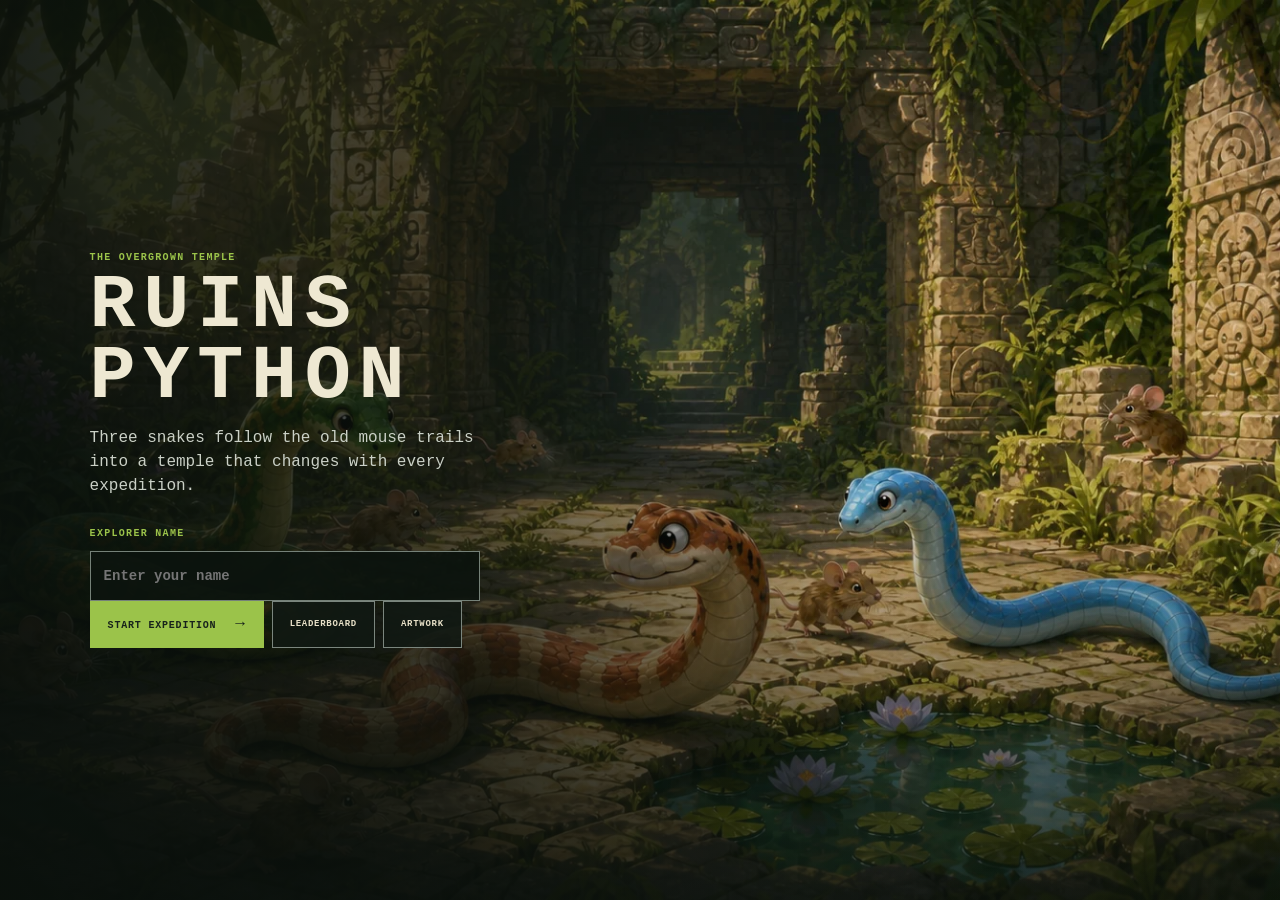
==== commit 834dba84: "Add files via upload" ====
--- a/index.html
+++ b/index.html
@@ -7,7 +7,7 @@
   <meta name="description" content="Ruins Python is a six-level HTML5 snake adventure through an overgrown temple filled with mice, hazards, flooded ruins, and a hidden boss.">
   <title>Ruins Python</title>
   <link rel="icon" href="assets/temple-mouse.svg" type="image/svg+xml">
-  <link rel="stylesheet" href="styles.css?v=20260901-7">
+  <link rel="stylesheet" href="styles.css?v=20260902-4">
 </head>
 <body>
   <section id="title-screen" class="title-screen" aria-label="Ruins Python title screen">
@@ -117,6 +117,10 @@
     </section>
     <footer class="copyright">&copy; 2026 Sumanjit Singh. All rights reserved.</footer>
   </main>
-  <script src="game.js?v=20260901-17"></script>
+  <div id="art-lightbox" class="art-lightbox" role="dialog" aria-modal="true" aria-label="Full-screen artwork" hidden>
+    <button id="art-lightbox-close" type="button" aria-label="Close full-screen artwork">&times;</button>
+    <img id="art-lightbox-image" src="" alt="">
+  </div>
+  <script src="game.js?v=20260902-1"></script>
 </body>
 </html>
--- a/styles.css
+++ b/styles.css
@@ -61,3 +61,58 @@
 body{color:#eee8d2;font-size:1rem;line-height:1.5}.brand p,.stat span,.health-block span,.footer-status span,.level-replay>span,.overlay-panel>span{color:#b8c2b8;font-size:.6875rem;line-height:1.3;letter-spacing:.075em}.brand p,.overlay-panel>span{color:#b7dc63}.brand h1{color:#f3ecd6;font-size:clamp(1.35rem,2vw,1.75rem);line-height:1.05}.hud .main-stat strong{font-size:clamp(1.45rem,2.4vw,2rem);line-height:1}.hud .stat strong,.hud .health-block strong{color:#f3ecd6;font-size:.9375rem;line-height:1.2}.hud .health-block strong{color:#b7dc63}.footer-status strong{color:#f1ead5;font-size:.75rem;line-height:1.35;letter-spacing:.025em}.footer-player strong,.control-strip>strong{color:#b7dc63}.control-strip,.control-strip>strong,.control-strip p,.level-tile small,.lost-menu,.copyright{font-size:.6875rem;line-height:1.4;letter-spacing:.045em}.control-strip p b{color:#b8c2b8}.level-tile b{font-size:1.0625rem;line-height:1}.level-tile small{color:#d8ddd5;font-size:.625rem}.overlay-panel h2{color:#f3ecd6;font-size:clamp(1.75rem,4vw,2.25rem);line-height:1.08;letter-spacing:.035em}.overlay-panel p{max-width:60ch;color:#c6cec5;font-size:.9375rem;line-height:1.55}.overlay-panel>button,.lost-levels button,.lost-main-menu{font-size:.75rem;line-height:1.2;letter-spacing:.055em}.field-guide-band summary{color:#c0c9c0;font-size:.75rem}.field-guide-band .field-guide-content strong{font-size:.9375rem}.field-guide-band .field-guide-content small{font-size:.6875rem}.field-guide-band .field-guide-content p{color:#c0c8c0;font-size:.8125rem;line-height:1.5}.archive-tile strong{font-size:1rem}.archive-tile small{font-size:.6875rem}.archive-tile p{color:#c0c8c0;font-size:.8125rem;line-height:1.5}kbd{color:#f5efdc;border-color:#849087;background:#202a23;font-size:.6875rem}
 @media(max-width:780px){.brand p,.stat span,.health-block span,.footer-status span{font-size:.625rem}.footer-status strong,.control-strip,.control-strip>strong{font-size:.6875rem}.overlay-panel p{font-size:.875rem}.level-tile small{font-size:.625rem}}
 .boss-hint{grid-column:1/-1;margin-top:2px;padding:10px 12px;border:1px solid #5c684e;border-left:3px solid var(--gold);background:#171d16}.boss-hint p{margin:0;color:#c4cbbd;font-size:.75rem;line-height:1.5;font-style:italic}.boss-lore img{grid-row:1}.boss-lore>div:not(.boss-hint){align-self:center}
+
+/* Larger expedition windows with image-first hierarchy. */
+.overlay-panel.has-intro{width:min(760px,calc(100% - 20px));max-height:calc(100% - 16px);padding:24px 30px 28px}.overlay-panel.has-intro .intro-art{height:clamp(210px,36vh,310px);margin:-24px -30px 22px}.overlay-panel.has-intro>span{display:block;font-size:.7rem;letter-spacing:.11em}.overlay-panel.has-intro h2{margin:8px 0 10px;font-size:clamp(1.9rem,3.5vw,2.65rem);line-height:1.05;letter-spacing:.025em}.overlay-panel.has-intro>p{max-width:68ch;font-size:.9rem;line-height:1.5}.overlay-panel.has-intro .snake-choices{margin-top:16px}.overlay-panel.has-intro>button{min-height:46px;margin-top:17px;font-size:.75rem}.overlay-panel:not(.has-intro):not(.has-art){width:min(620px,calc(100% - 28px));padding:34px 38px}.overlay-panel:not(.has-intro):not(.has-art)>span{display:block;margin-bottom:9px;font-size:.7rem}.overlay-panel:not(.has-intro):not(.has-art) h2{margin:0 0 12px;font-size:clamp(2rem,4vw,2.8rem);line-height:1.05}.overlay-panel:not(.has-intro):not(.has-art)>p{font-size:1rem;line-height:1.6}.overlay-panel:not(.has-intro):not(.has-art)>button{min-height:48px;margin-top:22px;font-size:.78rem}html[data-game-state=paused] .overlay-panel{border-top-color:var(--gold)}html[data-game-state=paused] .overlay-panel>span{color:var(--gold)}
+@media(max-width:780px){.overlay-panel.has-intro{width:calc(100vw - 12px);padding:18px 20px 20px}.overlay-panel.has-intro .intro-art{height:clamp(190px,32dvh,280px);aspect-ratio:auto;margin:-18px -20px 17px}.overlay-panel.has-intro h2{font-size:clamp(1.65rem,8vw,2.2rem)}.overlay-panel.has-intro>p{font-size:.86rem}.overlay-panel:not(.has-intro):not(.has-art){width:calc(100vw - 20px);padding:28px 24px}.overlay-panel:not(.has-intro):not(.has-art) h2{font-size:clamp(1.85rem,9vw,2.45rem)}}
+@media(min-width:781px) and (max-height:820px){.overlay-panel.has-intro{padding:18px 24px 20px}.overlay-panel.has-intro .intro-art{height:clamp(190px,34vh,250px);margin:-18px -24px 15px}.overlay-panel.has-intro h2{font-size:clamp(1.7rem,3vw,2.2rem);margin-top:6px}.overlay-panel.has-intro>p{font-size:.82rem;line-height:1.4}.overlay-panel.has-intro>button{min-height:40px;margin-top:12px}.overlay-panel.has-intro .snake-choices{margin-top:10px}}
+
+/* Keep the complete game and every modal inside the visible viewport. */
+html,body{width:100%;height:100%;min-height:0;overflow:hidden}.game-shell{height:100dvh;overflow:hidden}.overlay{position:fixed;z-index:150;inset:0;display:grid;place-items:center;overflow:hidden;padding:10px;background:rgba(8,13,10,.78)}.overlay-panel,.overlay-panel.has-intro,.overlay-panel.has-art{max-height:calc(100dvh - 20px);overflow:hidden}.overlay-panel.has-intro{display:flex;flex-direction:column;width:min(800px,calc(100vw - 20px));padding:clamp(20px,2.5vh,28px) clamp(24px,3vw,36px) clamp(22px,3vh,32px)}.overlay-panel.has-intro .intro-art{flex:0 1 auto;width:auto;height:clamp(220px,40dvh,340px);min-height:0;margin:clamp(-28px,-2.5vh,-20px) clamp(-36px,-3vw,-24px) clamp(15px,2.2vh,22px)}.overlay-panel.has-intro>span{flex:0 0 auto;color:#b7dc63;font-size:clamp(.625rem,1.1vw,.75rem);line-height:1.2;letter-spacing:.13em}.overlay-panel.has-intro h2{flex:0 0 auto;margin:clamp(5px,1vh,9px) 0 clamp(7px,1.2vh,11px);font-size:clamp(1.85rem,3.4vw,2.85rem);line-height:1.02;letter-spacing:.018em}.overlay-panel.has-intro>p{flex:0 0 auto;max-width:70ch;color:#cbd2c9;font-size:clamp(.82rem,1.25vw,.98rem);line-height:1.48}.overlay-panel.has-intro .snake-choices{flex:0 0 auto;margin-top:clamp(9px,1.7vh,16px)}.overlay-panel.has-intro>button{flex:0 0 auto;min-height:clamp(40px,6vh,50px);margin-top:clamp(10px,1.8vh,18px);font-size:clamp(.7rem,1vw,.8rem)}.overlay-panel.has-intro:has(.snake-choices:not([hidden])) .intro-art{height:clamp(190px,34dvh,300px)}.overlay-panel.has-intro:has(.boss-lore:not([hidden])) .intro-art{height:clamp(170px,29dvh,260px)}.overlay-panel.has-intro:has(.boss-lore:not([hidden])) .boss-lore{flex:0 1 auto;min-height:0;margin-top:clamp(8px,1.4vh,14px);overflow:hidden}.title-screen{overflow:hidden}
+@media(max-height:700px){.overlay{padding:6px}.overlay-panel,.overlay-panel.has-intro,.overlay-panel.has-art{max-height:calc(100dvh - 12px)}.overlay-panel.has-intro{padding:14px 20px 16px}.overlay-panel.has-intro .intro-art,.overlay-panel.has-intro:has(.snake-choices:not([hidden])) .intro-art{height:clamp(130px,27dvh,185px);margin:-14px -20px 11px}.overlay-panel.has-intro:has(.boss-lore:not([hidden])) .intro-art{height:clamp(105px,21dvh,145px)}.overlay-panel.has-intro>span{font-size:.59rem}.overlay-panel.has-intro h2{margin:4px 0 6px;font-size:clamp(1.45rem,5vh,2rem)}.overlay-panel.has-intro>p{font-size:.75rem;line-height:1.34}.overlay-panel.has-intro .snake-choices{margin-top:7px}.overlay-panel.has-intro .snake-choice{padding-top:4px;padding-bottom:4px}.overlay-panel.has-intro .mini-snake{height:23px;margin-bottom:2px}.overlay-panel.has-intro>button{min-height:36px;margin-top:8px}.overlay-panel.has-intro .boss-lore{margin-top:7px;padding:7px}}
+@media(max-width:780px){.overlay{align-items:center;padding:6px;overflow:hidden}.overlay-panel,.overlay-panel.has-intro,.overlay-panel.has-art{width:calc(100vw - 12px);max-height:calc(100dvh - 12px);overflow:hidden;margin:0}.overlay-panel.has-intro{padding:16px 18px 18px}.overlay-panel.has-intro .intro-art{height:clamp(170px,31dvh,270px);margin:-16px -18px 14px}.overlay-panel.has-intro:has(.snake-choices:not([hidden])) .intro-art{height:clamp(145px,27dvh,225px)}.overlay-panel.has-intro:has(.boss-lore:not([hidden])) .intro-art{height:clamp(120px,23dvh,190px)}.overlay-panel.has-intro>span{font-size:.6rem}.overlay-panel.has-intro h2{font-size:clamp(1.5rem,7vw,2.15rem)}.overlay-panel.has-intro>p{font-size:clamp(.75rem,3.2vw,.88rem);line-height:1.38}.overlay-panel.has-intro>button{min-height:40px}.title-screen{overflow:hidden}}
+
+/* Dialogs stay within the bordered game map. */
+.canvas-frame .overlay{position:absolute;z-index:50;inset:0;width:auto;height:auto;padding:6px;overflow:hidden}.canvas-frame .overlay-panel,.canvas-frame .overlay-panel.has-intro,.canvas-frame .overlay-panel.has-art{max-height:calc(100% - 12px);overflow:hidden}.canvas-frame .overlay-panel.has-intro{width:min(740px,calc(100% - 12px));padding:16px 22px 18px}.canvas-frame .overlay-panel.has-intro .intro-art{height:clamp(115px,24dvh,205px);margin:-16px -22px 12px}.canvas-frame .overlay-panel.has-intro:has(.snake-choices:not([hidden])) .intro-art{height:clamp(100px,20dvh,165px)}.canvas-frame .overlay-panel.has-intro:has(.boss-lore:not([hidden])) .intro-art{height:clamp(76px,14dvh,115px)}.canvas-frame .overlay-panel.has-intro>span{font-size:.59rem}.canvas-frame .overlay-panel.has-intro h2{margin:4px 0 6px;font-size:clamp(1.35rem,3vw,2.05rem);line-height:1.03}.canvas-frame .overlay-panel.has-intro>p{font-size:clamp(.72rem,1.15vw,.86rem);line-height:1.35}.canvas-frame .overlay-panel.has-intro .snake-choices{margin-top:7px}.canvas-frame .overlay-panel.has-intro .snake-choice{padding-top:4px;padding-bottom:4px}.canvas-frame .overlay-panel.has-intro .mini-snake{height:23px;margin-bottom:2px}.canvas-frame .overlay-panel.has-intro>button{min-height:36px;margin-top:8px}.canvas-frame .overlay-panel:not(.has-intro):not(.has-art){width:min(600px,calc(100% - 20px));padding:clamp(22px,4vh,34px)}
+@media(max-width:780px){.canvas-frame:has(.overlay:not([hidden])){height:calc(100dvh - 125px);max-height:calc(100dvh - 125px);min-height:min(420px,calc(100dvh - 125px));aspect-ratio:auto}.canvas-frame .overlay-panel.has-intro{width:calc(100% - 10px);padding:13px 16px 14px}.canvas-frame .overlay-panel.has-intro .intro-art{height:clamp(105px,20dvh,170px);margin:-13px -16px 10px}.canvas-frame .overlay-panel.has-intro:has(.snake-choices:not([hidden])) .intro-art{height:clamp(90px,17dvh,145px)}.canvas-frame .overlay-panel.has-intro:has(.boss-lore:not([hidden])) .intro-art{height:clamp(68px,12dvh,100px)}.canvas-frame .overlay-panel.has-intro h2{font-size:clamp(1.25rem,6vw,1.75rem)}.canvas-frame .overlay-panel.has-intro>p{font-size:clamp(.68rem,2.8vw,.8rem)}.canvas-frame .overlay-panel.has-intro .boss-lore{margin-top:6px;padding:6px}.canvas-frame .overlay-panel.has-intro>button{min-height:34px}}
+
+/* Dialog window is 20% smaller than the gameplay window. */
+.canvas-frame .overlay-panel,.canvas-frame .overlay-panel.has-intro,.canvas-frame .overlay-panel.has-art{width:min(740px,80%);max-height:80%}.canvas-frame .overlay-panel.has-intro{padding:14px 20px 16px}.canvas-frame .overlay-panel.has-intro .intro-art{height:clamp(95px,18dvh,165px);margin:-14px -20px 10px}.canvas-frame .overlay-panel.has-intro:has(.snake-choices:not([hidden])) .intro-art{height:clamp(82px,15dvh,135px)}.canvas-frame .overlay-panel.has-intro:has(.boss-lore:not([hidden])) .intro-art{height:clamp(58px,10dvh,82px)}.canvas-frame .overlay-panel.has-intro h2{font-size:clamp(1.3rem,2.8vw,1.9rem)}.canvas-frame .overlay-panel.has-intro>p{font-size:clamp(.7rem,1.05vw,.82rem)}.canvas-frame .overlay-panel.has-intro>button{min-height:34px}.canvas-frame .overlay-panel:not(.has-intro):not(.has-art){width:min(600px,80%);max-height:80%}
+@media(max-width:780px){.canvas-frame .overlay-panel,.canvas-frame .overlay-panel.has-intro,.canvas-frame .overlay-panel.has-art{width:80%;max-height:80%}.canvas-frame .overlay-panel.has-intro{padding:12px 14px 13px}.canvas-frame .overlay-panel.has-intro .intro-art{height:clamp(82px,15dvh,130px);margin:-12px -14px 9px}.canvas-frame .overlay-panel.has-intro:has(.snake-choices:not([hidden])) .intro-art{height:clamp(70px,13dvh,110px)}.canvas-frame .overlay-panel.has-intro:has(.boss-lore:not([hidden])) .intro-art{height:clamp(52px,9dvh,72px)}}
+
+/* Twenty-pixel inset: preserve the artwork and rearrange information beside it. */
+.canvas-frame .overlay{padding:20px}.canvas-frame .overlay-panel,.canvas-frame .overlay-panel.has-intro,.canvas-frame .overlay-panel.has-art{width:100%;max-width:none;height:auto;max-height:100%}.canvas-frame .overlay-panel.has-intro{display:grid;grid-template-columns:minmax(0,1.7fr) minmax(250px,.9fr);grid-template-rows:auto auto auto auto 1fr auto;column-gap:clamp(18px,2.5vw,34px);row-gap:0;height:100%;padding:20px}.canvas-frame .overlay-panel.has-intro .intro-art{grid-column:1;grid-row:1/-1;align-self:stretch;width:100%;height:100%;min-height:0;margin:0;border:1px solid #566359}.canvas-frame .overlay-panel.has-intro .intro-art img{object-fit:contain;object-position:center;background:#0d120e}.canvas-frame .overlay-panel.has-intro>span,.canvas-frame .overlay-panel.has-intro>h2,.canvas-frame .overlay-panel.has-intro>p,.canvas-frame .overlay-panel.has-intro>.boss-lore,.canvas-frame .overlay-panel.has-intro>.snake-choices,.canvas-frame .overlay-panel.has-intro>button{grid-column:2}.canvas-frame .overlay-panel.has-intro>span{align-self:end;font-size:clamp(.62rem,.85vw,.72rem);line-height:1.2;letter-spacing:.13em}.canvas-frame .overlay-panel.has-intro h2{margin:7px 0 10px;font-size:clamp(1.65rem,2.5vw,2.45rem);line-height:1.02;letter-spacing:.012em}.canvas-frame .overlay-panel.has-intro>p{font-size:clamp(.78rem,1vw,.92rem);line-height:1.48}.canvas-frame .overlay-panel.has-intro .snake-choices{align-self:end;margin-top:14px}.canvas-frame .overlay-panel.has-intro .boss-lore{align-self:start;min-height:0;max-height:none;margin-top:12px;overflow:hidden}.canvas-frame .overlay-panel.has-intro>button{align-self:end;min-height:42px;margin-top:14px;font-size:.74rem}.canvas-frame .overlay-panel:not(.has-intro):not(.has-art){width:min(620px,100%);max-width:620px;max-height:100%}
+@media(max-width:780px){.canvas-frame .overlay{padding:20px}.canvas-frame .overlay-panel,.canvas-frame .overlay-panel.has-intro,.canvas-frame .overlay-panel.has-art{width:100%;max-height:100%}.canvas-frame .overlay-panel.has-intro{display:flex;height:auto;padding:13px 15px 15px}.canvas-frame .overlay-panel.has-intro .intro-art,.canvas-frame .overlay-panel.has-intro:has(.snake-choices:not([hidden])) .intro-art,.canvas-frame .overlay-panel.has-intro:has(.boss-lore:not([hidden])) .intro-art{flex:0 0 auto;width:auto;height:auto;aspect-ratio:3/2;margin:-13px -15px 11px;border-width:0 0 1px}.canvas-frame .overlay-panel.has-intro .intro-art img{object-fit:contain}.canvas-frame .overlay-panel.has-intro>span{font-size:.58rem}.canvas-frame .overlay-panel.has-intro h2{margin:4px 0 6px;font-size:clamp(1.3rem,6vw,1.8rem)}.canvas-frame .overlay-panel.has-intro>p{font-size:clamp(.69rem,2.75vw,.8rem);line-height:1.36}.canvas-frame .overlay-panel.has-intro .snake-choices{margin-top:8px}.canvas-frame .overlay-panel.has-intro .boss-lore{margin-top:7px}.canvas-frame .overlay-panel.has-intro>button{min-height:35px;margin-top:9px}}
+@media(max-width:430px), (max-height:620px){.canvas-frame .overlay{padding:20px}.canvas-frame .overlay-panel.has-intro .intro-art,.canvas-frame .overlay-panel.has-intro:has(.snake-choices:not([hidden])) .intro-art,.canvas-frame .overlay-panel.has-intro:has(.boss-lore:not([hidden])) .intro-art{max-height:clamp(90px,22dvh,145px)}.canvas-frame .overlay-panel.has-intro h2{font-size:1.28rem}.canvas-frame .overlay-panel.has-intro>p{font-size:.68rem;line-height:1.3}.canvas-frame .overlay-panel.has-intro .mini-snake{height:20px}.canvas-frame .overlay-panel.has-intro>button{min-height:32px}}
+
+/* Full-bleed intro artwork with information overlaid directly on the scene. */
+.canvas-frame .overlay-panel.has-intro{position:relative;isolation:isolate;display:flex;flex-direction:column;justify-content:flex-end;align-items:flex-start;height:100%;padding:clamp(18px,3vh,30px);overflow:hidden;background:#0d120e}.canvas-frame .overlay-panel.has-intro:after{content:"";position:absolute;z-index:-1;inset:0;background:linear-gradient(90deg,rgba(8,13,10,.94) 0,rgba(8,13,10,.82) 40%,rgba(8,13,10,.16) 76%),linear-gradient(0deg,rgba(8,13,10,.96) 0,rgba(8,13,10,.55) 50%,transparent 82%);pointer-events:none}.canvas-frame .overlay-panel.has-intro .intro-art,.canvas-frame .overlay-panel.has-intro:has(.snake-choices:not([hidden])) .intro-art,.canvas-frame .overlay-panel.has-intro:has(.boss-lore:not([hidden])) .intro-art{position:absolute;z-index:-2;inset:0;display:block;width:100%;height:100%;max-height:none;aspect-ratio:auto;margin:0;border:0}.canvas-frame .overlay-panel.has-intro .intro-art img{width:100%;height:100%;object-fit:cover;object-position:center;background:transparent}.canvas-frame .overlay-panel.has-intro>span,.canvas-frame .overlay-panel.has-intro>h2,.canvas-frame .overlay-panel.has-intro>p,.canvas-frame .overlay-panel.has-intro>.snake-choices,.canvas-frame .overlay-panel.has-intro>.boss-lore,.canvas-frame .overlay-panel.has-intro>button{position:relative;z-index:1;grid-column:auto;width:min(620px,72%);text-shadow:0 2px 4px rgba(0,0,0,.9)}.canvas-frame .overlay-panel.has-intro>span{color:#bfe86b;font-size:clamp(.62rem,.9vw,.74rem)}.canvas-frame .overlay-panel.has-intro h2{margin:6px 0 9px;color:#fff8df;font-size:clamp(1.75rem,3.2vw,2.8rem);line-height:1.02}.canvas-frame .overlay-panel.has-intro>p{color:#edf1e9;font-size:clamp(.78rem,1.15vw,.95rem);line-height:1.48}.canvas-frame .overlay-panel.has-intro .snake-choices{max-width:560px;margin-top:12px;text-shadow:none}.canvas-frame .overlay-panel.has-intro .snake-choice{background:rgba(12,20,14,.88);backdrop-filter:blur(4px)}.canvas-frame .overlay-panel.has-intro .boss-lore{max-width:620px;margin-top:10px;background:rgba(10,17,12,.9);text-shadow:none}.canvas-frame .overlay-panel.has-intro>button{width:min(360px,72%);min-height:42px;margin-top:13px;text-shadow:none}
+
+/* Bonus expedition retains the earlier scroll treatment with themed controls. */
+.canvas-frame .overlay-panel.has-intro.intro-level-6{display:block;padding:0 0 24px;overflow-y:auto;overflow-x:hidden;scrollbar-width:auto;scrollbar-color:var(--acid) #17221b}.canvas-frame .overlay-panel.has-intro.intro-level-6::-webkit-scrollbar{width:11px}.canvas-frame .overlay-panel.has-intro.intro-level-6::-webkit-scrollbar-track{background:#17221b}.canvas-frame .overlay-panel.has-intro.intro-level-6::-webkit-scrollbar-thumb{background:var(--acid);border:2px solid #17221b;border-radius:8px}.canvas-frame .overlay-panel.has-intro.intro-level-6:after{z-index:0;background:linear-gradient(0deg,#101712 0,rgba(10,16,12,.88) 31%,rgba(10,16,12,.08) 62%,transparent 78%)}.canvas-frame .overlay-panel.has-intro.intro-level-6 .intro-art{position:relative;z-index:-1;width:100%;height:auto;aspect-ratio:3/2}.canvas-frame .overlay-panel.has-intro.intro-level-6 .intro-art img{object-fit:contain}.canvas-frame .overlay-panel.has-intro.intro-level-6>span,.canvas-frame .overlay-panel.has-intro.intro-level-6>h2,.canvas-frame .overlay-panel.has-intro.intro-level-6>p,.canvas-frame .overlay-panel.has-intro.intro-level-6>button{z-index:1;width:auto;margin-left:clamp(18px,3vw,30px);margin-right:clamp(18px,3vw,30px)}.canvas-frame .overlay-panel.has-intro.intro-level-6>span{display:block;margin-top:clamp(-150px,-18vh,-90px)}.canvas-frame .overlay-panel.has-intro.intro-level-6>button{width:calc(100% - clamp(36px,6vw,60px));margin-top:16px}
+@media(max-width:780px){.canvas-frame .overlay-panel.has-intro{padding:16px}.canvas-frame .overlay-panel.has-intro:after{background:linear-gradient(0deg,rgba(8,13,10,.97) 0,rgba(8,13,10,.72) 58%,rgba(8,13,10,.08) 88%)}.canvas-frame .overlay-panel.has-intro>span,.canvas-frame .overlay-panel.has-intro>h2,.canvas-frame .overlay-panel.has-intro>p,.canvas-frame .overlay-panel.has-intro>.snake-choices,.canvas-frame .overlay-panel.has-intro>.boss-lore{width:100%}.canvas-frame .overlay-panel.has-intro>button{width:100%}.canvas-frame .overlay-panel.has-intro h2{font-size:clamp(1.35rem,6.5vw,2rem)}.canvas-frame .overlay-panel.has-intro>p{font-size:clamp(.7rem,2.9vw,.82rem)}.canvas-frame .overlay-panel.has-intro.intro-level-6{padding:0 0 18px}.canvas-frame .overlay-panel.has-intro.intro-level-6>span{margin-top:clamp(-115px,-15vh,-72px)}}
+.canvas-frame .overlay-panel.has-intro .intro-art img{object-fit:contain}
+
+/* Clean artwork: standard intros use left information and a right action. */
+.canvas-frame .overlay-panel.has-intro:after{display:none}.canvas-frame .overlay-panel.has-intro:not(.intro-level-5){display:flex;justify-content:flex-end;align-items:flex-start;padding:clamp(18px,3vh,28px)}.canvas-frame .overlay-panel.has-intro:not(.intro-level-5)>span,.canvas-frame .overlay-panel.has-intro:not(.intro-level-5)>h2,.canvas-frame .overlay-panel.has-intro:not(.intro-level-5)>p,.canvas-frame .overlay-panel.has-intro:not(.intro-level-5)>.snake-choices{width:min(620px,65%);max-width:65%;margin-left:0;margin-right:auto;color:#fff;text-shadow:-2px -2px 0 #101712,2px -2px 0 #101712,-2px 2px 0 #101712,2px 2px 0 #101712,0 3px 8px #000}.canvas-frame .overlay-panel.has-intro:not(.intro-level-5)>span{color:#c7ef72}.canvas-frame .overlay-panel.has-intro:not(.intro-level-5)>h2{color:#fff8df}.canvas-frame .overlay-panel.has-intro:not(.intro-level-5)>button{position:absolute;right:clamp(18px,3vh,28px);bottom:clamp(18px,3vh,28px);width:min(230px,28%);min-height:44px;margin:0;text-shadow:none}.canvas-frame .overlay-panel.has-intro:not(.intro-level-5) .snake-choices{margin-top:11px;text-shadow:none}
+
+/* Level 5: artwork first, Keeper information below, with themed scrolling. */
+.canvas-frame .overlay-panel.has-intro.intro-level-5{display:block;padding:0 0 24px;overflow-y:auto;overflow-x:hidden;scrollbar-width:auto;scrollbar-color:var(--acid) #17221b}.canvas-frame .overlay-panel.has-intro.intro-level-5::-webkit-scrollbar{width:11px}.canvas-frame .overlay-panel.has-intro.intro-level-5::-webkit-scrollbar-track{background:#17221b}.canvas-frame .overlay-panel.has-intro.intro-level-5::-webkit-scrollbar-thumb{background:var(--acid);border:2px solid #17221b;border-radius:8px}.canvas-frame .overlay-panel.has-intro.intro-level-5 .intro-art{position:relative;z-index:0;inset:auto;width:100%;height:auto;aspect-ratio:3/2;margin:0;border:0}.canvas-frame .overlay-panel.has-intro.intro-level-5 .intro-art img{object-fit:contain}.canvas-frame .overlay-panel.has-intro.intro-level-5>span,.canvas-frame .overlay-panel.has-intro.intro-level-5>h2,.canvas-frame .overlay-panel.has-intro.intro-level-5>p,.canvas-frame .overlay-panel.has-intro.intro-level-5>.boss-lore,.canvas-frame .overlay-panel.has-intro.intro-level-5>button{position:relative;z-index:1;width:auto;max-width:none;margin-left:clamp(18px,3vw,30px);margin-right:clamp(18px,3vw,30px);text-shadow:none}.canvas-frame .overlay-panel.has-intro.intro-level-5>span{display:block;margin-top:20px}.canvas-frame .overlay-panel.has-intro.intro-level-5>h2{margin-top:7px}.canvas-frame .overlay-panel.has-intro.intro-level-5>.boss-lore{max-height:none;overflow:visible}.canvas-frame .overlay-panel.has-intro.intro-level-5>button{display:block;width:calc(100% - clamp(36px,6vw,60px));margin-top:16px}
+
+/* Level 6 follows the standard non-scrolling intro arrangement. */
+.canvas-frame .overlay-panel.has-intro.intro-level-6{display:flex;flex-direction:column;justify-content:flex-end;align-items:flex-start;padding:clamp(18px,3vh,28px);overflow:hidden;scrollbar-width:none}.canvas-frame .overlay-panel.has-intro.intro-level-6:after,.canvas-frame .overlay-panel.has-intro.intro-level-5:after{display:none}.canvas-frame .overlay-panel.has-intro.intro-level-6 .intro-art{position:absolute;z-index:-2;inset:0;width:100%;height:100%;aspect-ratio:auto}.canvas-frame .overlay-panel.has-intro.intro-level-6>span,.canvas-frame .overlay-panel.has-intro.intro-level-6>h2,.canvas-frame .overlay-panel.has-intro.intro-level-6>p{width:min(620px,65%);max-width:65%;margin-left:0;margin-right:auto}.canvas-frame .overlay-panel.has-intro.intro-level-6>span{margin-top:0}.canvas-frame .overlay-panel.has-intro.intro-level-6>button{position:absolute;right:clamp(18px,3vh,28px);bottom:clamp(18px,3vh,28px);width:min(230px,28%);margin:0}
+@media(max-width:780px){.canvas-frame .overlay-panel.has-intro:not(.intro-level-5),.canvas-frame .overlay-panel.has-intro.intro-level-6{padding:14px}.canvas-frame .overlay-panel.has-intro:not(.intro-level-5)>span,.canvas-frame .overlay-panel.has-intro:not(.intro-level-5)>h2,.canvas-frame .overlay-panel.has-intro:not(.intro-level-5)>p,.canvas-frame .overlay-panel.has-intro:not(.intro-level-5)>.snake-choices,.canvas-frame .overlay-panel.has-intro.intro-level-6>span,.canvas-frame .overlay-panel.has-intro.intro-level-6>h2,.canvas-frame .overlay-panel.has-intro.intro-level-6>p{width:64%;max-width:64%}.canvas-frame .overlay-panel.has-intro:not(.intro-level-5)>button,.canvas-frame .overlay-panel.has-intro.intro-level-6>button{right:14px;bottom:14px;width:31%;min-height:38px;padding-left:7px;padding-right:7px}.canvas-frame .overlay-panel.has-intro.intro-level-5{padding-bottom:18px}.canvas-frame .overlay-panel.has-intro.intro-level-5>span{margin-top:15px}}
+
+/* Level 5 document flow: illustration first, all information beneath it. */
+.canvas-frame .overlay-panel.has-intro.intro-level-5{display:block!important;height:100%!important;max-height:100%!important;padding:0 0 26px!important;overflow-x:hidden!important;overflow-y:scroll!important;background:#101712}.canvas-frame .overlay-panel.has-intro.intro-level-5 .intro-art,.canvas-frame .overlay-panel.has-intro.intro-level-5:has(.boss-lore:not([hidden])) .intro-art{position:relative!important;z-index:0!important;inset:auto!important;display:block!important;float:none!important;width:100%!important;height:auto!important;min-height:0!important;max-height:none!important;aspect-ratio:3/2!important;margin:0!important;border:0!important}.canvas-frame .overlay-panel.has-intro.intro-level-5 .intro-art img{display:block;width:100%;height:100%;object-fit:contain;object-position:center}.canvas-frame .overlay-panel.has-intro.intro-level-5>span{display:block!important;margin:22px clamp(18px,3vw,30px) 0!important}.canvas-frame .overlay-panel.has-intro.intro-level-5>h2{display:block!important;margin:7px clamp(18px,3vw,30px) 10px!important}.canvas-frame .overlay-panel.has-intro.intro-level-5>p{display:block!important;margin:0 clamp(18px,3vw,30px)!important}.canvas-frame .overlay-panel.has-intro.intro-level-5>.boss-lore{display:grid!important;position:relative!important;width:auto!important;max-width:none!important;max-height:none!important;margin:16px clamp(18px,3vw,30px) 0!important;overflow:visible!important}.canvas-frame .overlay-panel.has-intro.intro-level-5>button{position:relative!important;display:block!important;width:calc(100% - clamp(36px,6vw,60px))!important;margin:18px clamp(18px,3vw,30px) 0!important}.canvas-frame .overlay-panel.has-intro.intro-level-5{scrollbar-width:auto;scrollbar-color:var(--acid) #17221b}.canvas-frame .overlay-panel.has-intro.intro-level-5::-webkit-scrollbar{width:12px}.canvas-frame .overlay-panel.has-intro.intro-level-5::-webkit-scrollbar-track{background:#17221b}.canvas-frame .overlay-panel.has-intro.intro-level-5::-webkit-scrollbar-thumb{background:var(--acid);border:2px solid #17221b;border-radius:8px}
+
+/* Touch/click full-screen artwork viewer. */
+.intro-art img,.completion-art img,.archive-tile img,.field-guide-content img,.boss-lore img{cursor:zoom-in}.art-lightbox{position:fixed;z-index:500;inset:0;display:grid;place-items:center;padding:clamp(12px,3vw,34px);background:rgba(5,9,7,.96);backdrop-filter:blur(8px)}.art-lightbox[hidden]{display:none}.art-lightbox img{display:block;max-width:100%;max-height:100%;width:auto;height:auto;object-fit:contain;box-shadow:0 18px 70px rgba(0,0,0,.7)}.art-lightbox button{position:fixed;z-index:2;top:clamp(10px,2vw,22px);right:clamp(10px,2vw,22px);width:48px;height:48px;border:1px solid var(--acid);background:#17221b;color:var(--cream);font-size:32px;line-height:1;cursor:pointer}.art-lightbox button:hover{background:var(--acid);color:var(--ink)}
+
+/* Unified level-intro typography with only a light local readability wash. */
+.canvas-frame .overlay-panel.has-intro:not(.intro-level-5):before{content:"";position:absolute;z-index:0;left:12px;bottom:12px;width:68%;height:54%;background:linear-gradient(90deg,rgba(8,13,10,.38) 0,rgba(8,13,10,.18) 72%,transparent 100%);pointer-events:none}.canvas-frame .overlay-panel.has-intro:not(.intro-level-5):has(.snake-choices:not([hidden])):before{height:72%}.canvas-frame .overlay-panel.has-intro:not(.intro-level-5)>span,.canvas-frame .overlay-panel.has-intro:not(.intro-level-5)>h2,.canvas-frame .overlay-panel.has-intro:not(.intro-level-5)>p,.canvas-frame .overlay-panel.has-intro:not(.intro-level-5)>.snake-choices{position:relative;z-index:1;width:62%;max-width:620px;margin-left:0;margin-right:auto;text-shadow:0 2px 5px rgba(0,0,0,.9)}.canvas-frame .overlay-panel.has-intro:not(.intro-level-5)>span{color:#c9f27b;font-size:clamp(.62rem,.85vw,.72rem);line-height:1.2;letter-spacing:.13em}.canvas-frame .overlay-panel.has-intro:not(.intro-level-5)>h2{margin:6px 0 9px;color:#fff9e7;font-size:clamp(1.7rem,3vw,2.65rem);line-height:1.02;letter-spacing:.012em}.canvas-frame .overlay-panel.has-intro:not(.intro-level-5)>p{color:#f0f3ed;font-size:clamp(.78rem,1.08vw,.92rem);line-height:1.46}.canvas-frame .overlay-panel.has-intro:not(.intro-level-5)>button{z-index:2}.canvas-frame .overlay-panel.has-intro.intro-level-5>span{color:#bfe86b;font-size:clamp(.62rem,.85vw,.72rem);line-height:1.2;letter-spacing:.13em}.canvas-frame .overlay-panel.has-intro.intro-level-5>h2{color:#fff9e7;font-size:clamp(1.7rem,3vw,2.65rem);line-height:1.02;letter-spacing:.012em}.canvas-frame .overlay-panel.has-intro.intro-level-5>p{color:#cbd2c9;font-size:clamp(.78rem,1.08vw,.92rem);line-height:1.46}
+@media(max-width:780px){.canvas-frame .overlay-panel.has-intro:not(.intro-level-5):before{left:8px;bottom:8px;width:70%;height:58%;background:linear-gradient(90deg,rgba(8,13,10,.4),rgba(8,13,10,.2) 74%,transparent)}.canvas-frame .overlay-panel.has-intro:not(.intro-level-5):has(.snake-choices:not([hidden])):before{height:76%}.canvas-frame .overlay-panel.has-intro:not(.intro-level-5)>span,.canvas-frame .overlay-panel.has-intro:not(.intro-level-5)>h2,.canvas-frame .overlay-panel.has-intro:not(.intro-level-5)>p,.canvas-frame .overlay-panel.has-intro:not(.intro-level-5)>.snake-choices{width:64%;max-width:64%}.canvas-frame .overlay-panel.has-intro:not(.intro-level-5)>h2,.canvas-frame .overlay-panel.has-intro.intro-level-5>h2{font-size:clamp(1.3rem,6.2vw,1.9rem)}.canvas-frame .overlay-panel.has-intro:not(.intro-level-5)>p,.canvas-frame .overlay-panel.has-intro.intro-level-5>p{font-size:clamp(.69rem,2.8vw,.8rem);line-height:1.36}}
+
+/* Full-border artwork with safer text and action insets. */
+.canvas-frame .overlay-panel.has-intro:not(.intro-level-5){padding:clamp(28px,4vh,42px);overflow:hidden}.canvas-frame .overlay-panel.has-intro:not(.intro-level-5) .intro-art{inset:0;width:100%;height:100%;margin:0;border:0}.canvas-frame .overlay-panel.has-intro:not(.intro-level-5):before{left:clamp(18px,2.4vw,28px);bottom:clamp(18px,2.4vw,28px);width:66%}.canvas-frame .overlay-panel.has-intro:not(.intro-level-5)>button,.canvas-frame .overlay-panel.has-intro.intro-level-6>button{right:clamp(28px,4vh,42px);bottom:clamp(28px,4vh,42px)}
+@media(max-width:780px){.canvas-frame .overlay-panel.has-intro:not(.intro-level-5),.canvas-frame .overlay-panel.has-intro.intro-level-6{padding:20px}.canvas-frame .overlay-panel.has-intro:not(.intro-level-5):before{left:12px;bottom:12px;width:69%}.canvas-frame .overlay-panel.has-intro:not(.intro-level-5)>button,.canvas-frame .overlay-panel.has-intro.intro-level-6>button{right:20px;bottom:20px}}
